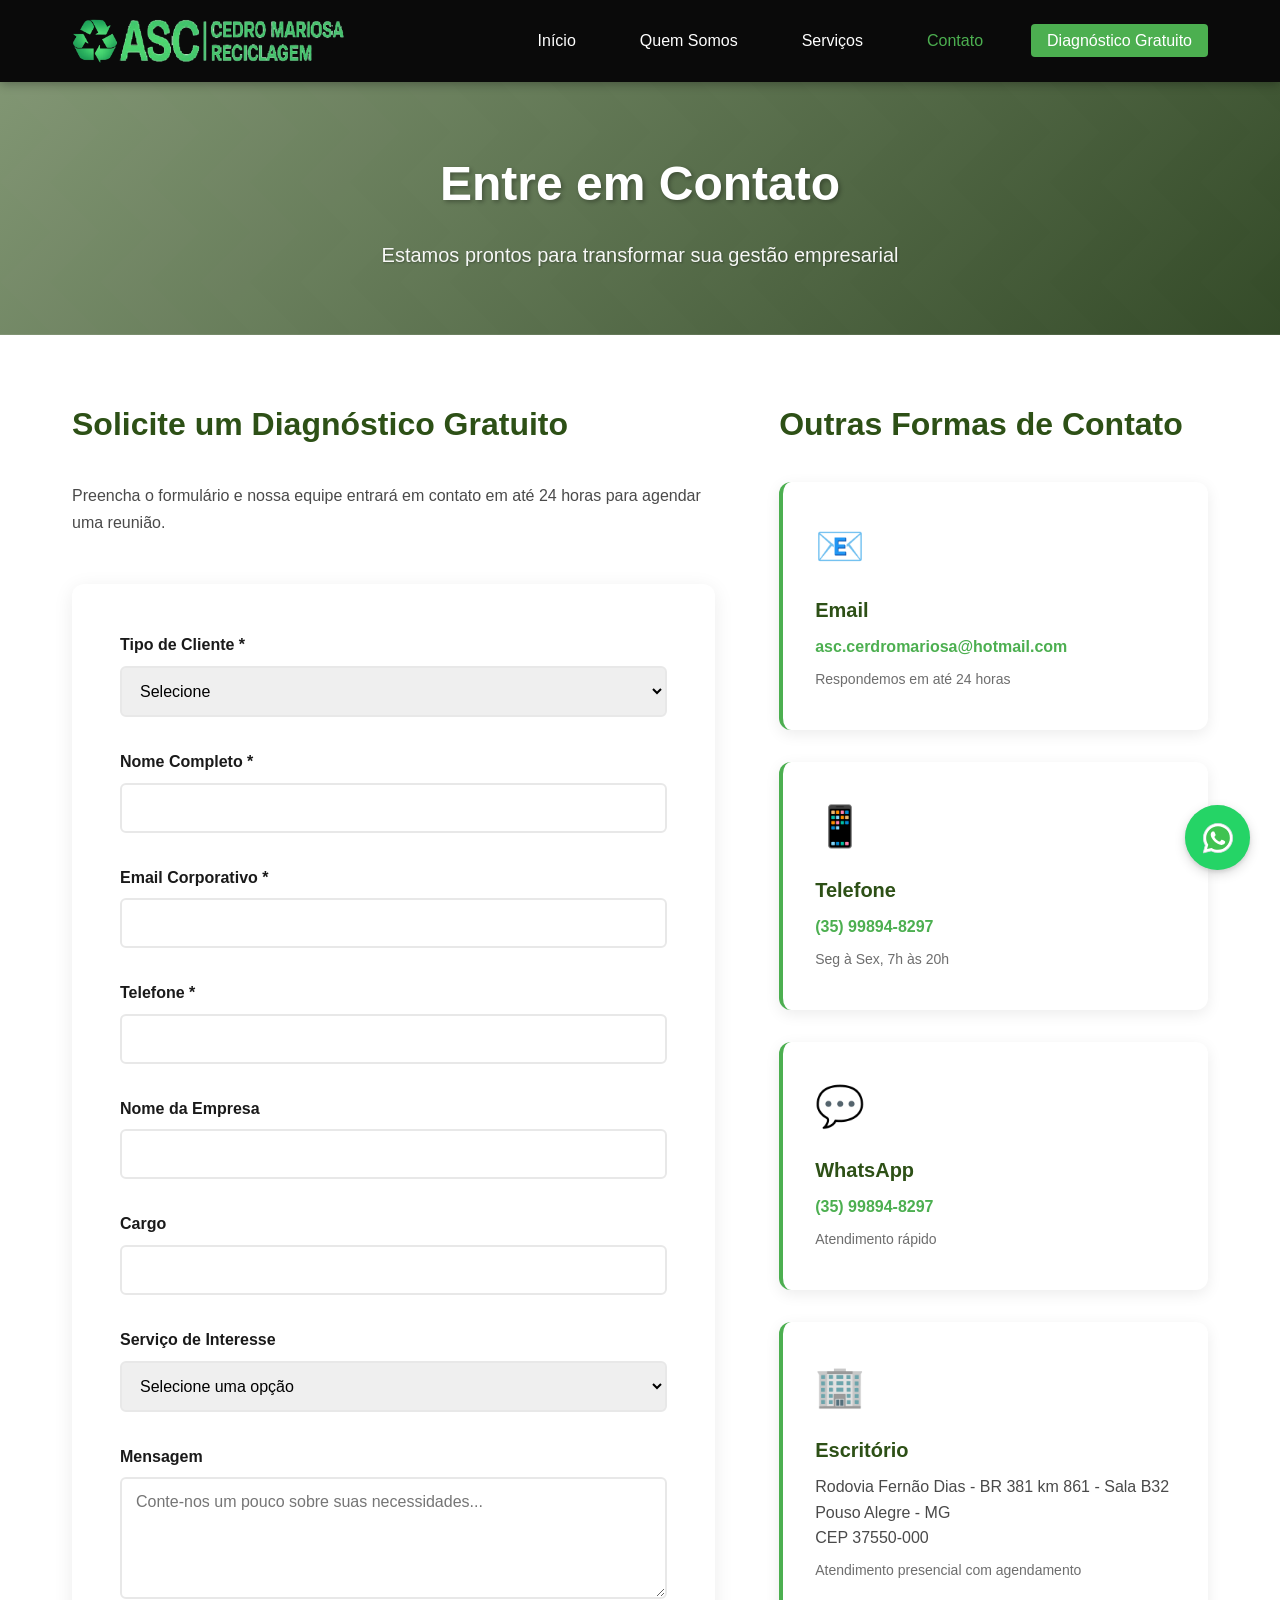
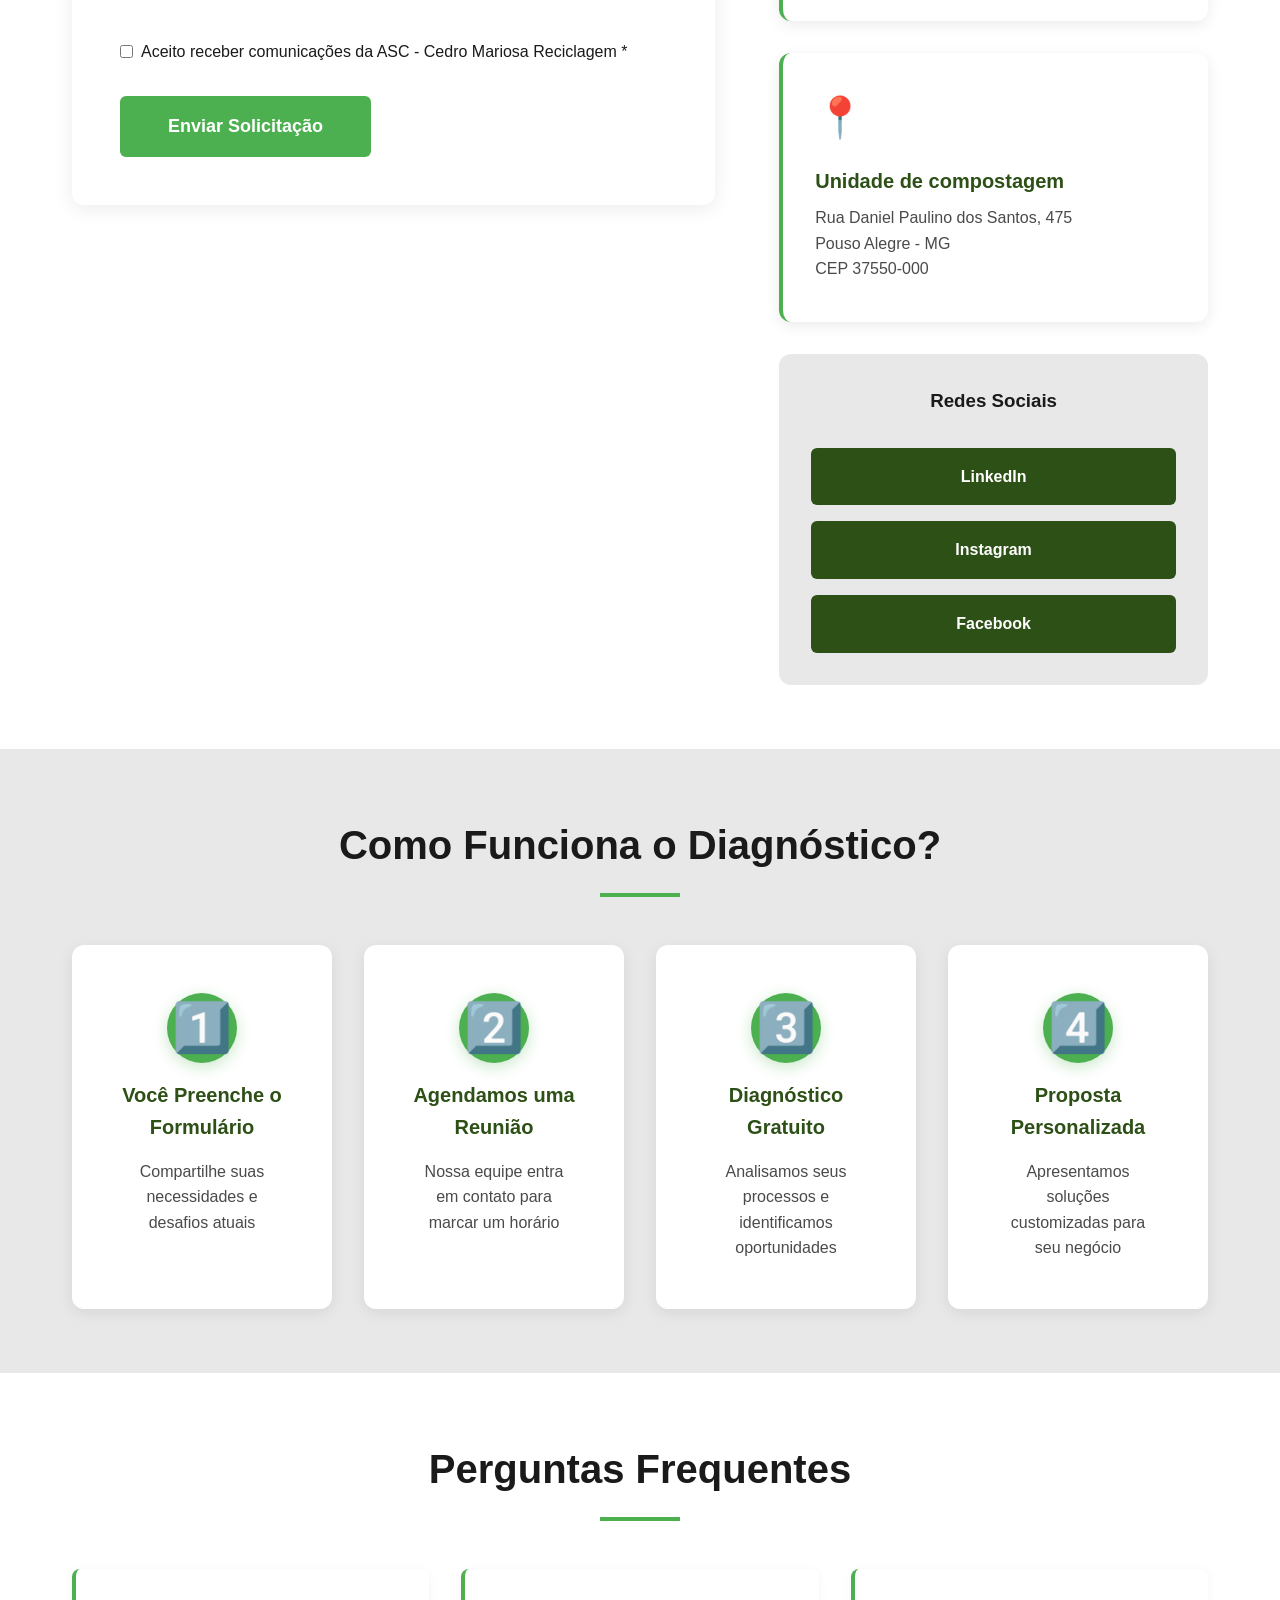
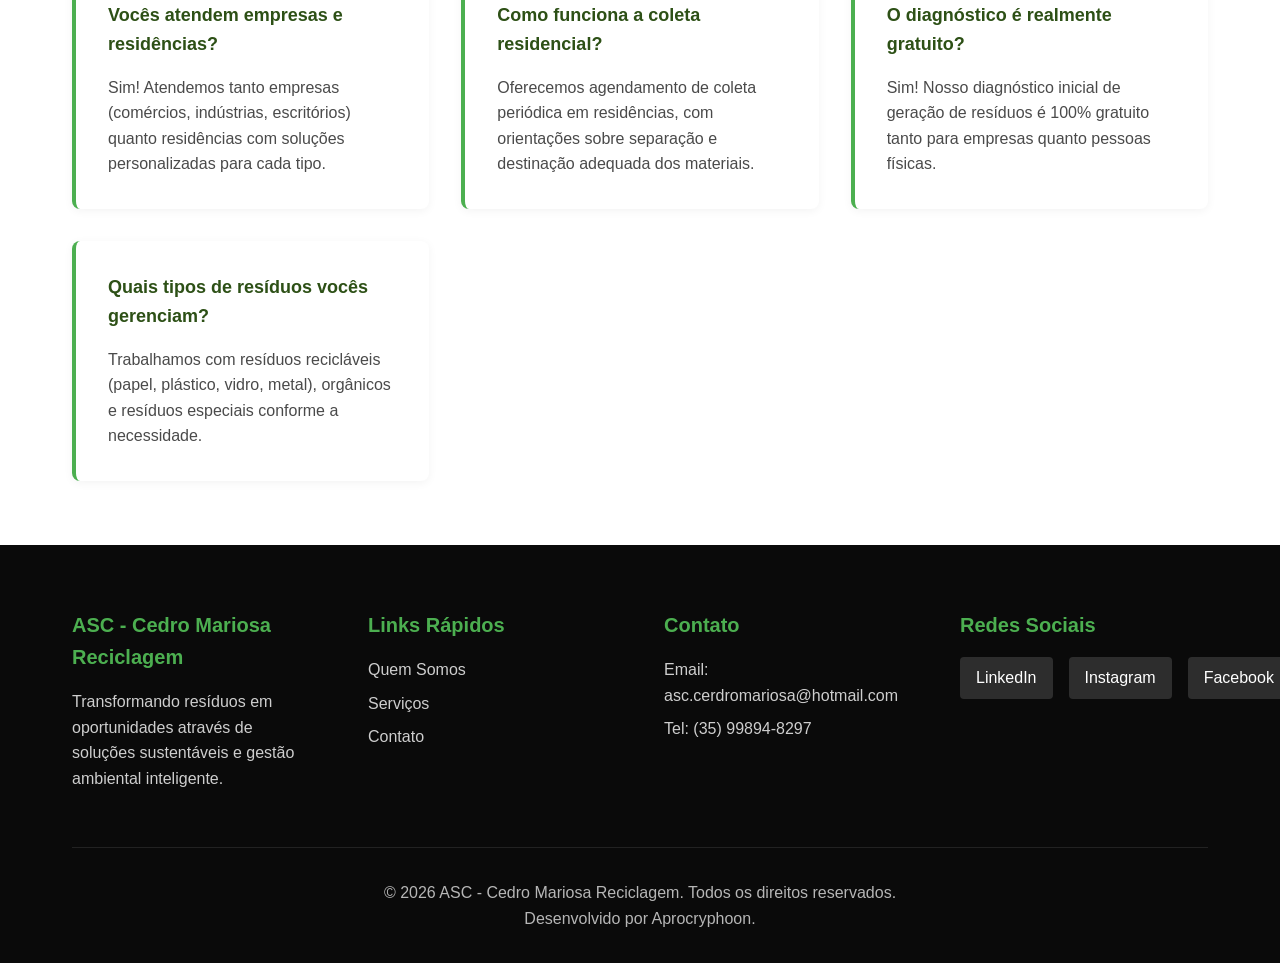
==== contato.html @ d2c9e2e0 "Initial site" ====
<!DOCTYPE html>
<html lang="pt-BR">
<head>
    <meta charset="UTF-8">
    <meta name="viewport" content="width=device-width, initial-scale=1.0">
    <meta name="description" content="Entre em contato com nossa consultoria em gestão de resíduos - Diagnóstico gratuito">
    <title>Contato - ASC - Cedro Mariosa Reciclagem</title>
    <link rel="icon" href="images/favicon.png" type="image/png">
    <link rel="stylesheet" href="css/reset.css">
    <link rel="stylesheet" href="css/styles.css">
    <link rel="stylesheet" href="css/pages.css">
</head>
<body class="contato-page">
    <!-- Navegação -->
    <nav class="navbar" id="navbar">
        <div class="container">
            <a href="index.html" class="logo">
                <img src="images/logo.png" alt="ASC - Cedro Mariosa Reciclagem" class="logo-img">
            </a>
            <button class="mobile-menu-toggle" aria-label="Abrir menu">
                <span></span>
                <span></span>
                <span></span>
            </button>
            <ul class="nav-menu">
                <li><a href="index.html">Início</a></li>
                <li><a href="sobre.html">Quem Somos</a></li>
                <li><a href="servicos.html">Serviços</a></li>
                <li><a href="contato.html" class="active">Contato</a></li>
                <li><a href="contato.html" class="btn-primary">Diagnóstico Gratuito</a></li>
            </ul>
        </div>
    </nav>

    <!-- Page Header -->
    <section class="page-header">
        <div class="container">
            <h1>Entre em Contato</h1>
            <p>Estamos prontos para transformar sua gestão empresarial</p>
        </div>
    </section>

    <!-- Contato Section -->
    <section class="contact-section">
        <div class="container">
            <div class="contact-grid">
                <!-- Formulário -->
                <div class="contact-form-wrapper">
                    <h2>Solicite um Diagnóstico Gratuito</h2>
                    <p class="form-intro">Preencha o formulário e nossa equipe entrará em contato em até 24 horas para agendar uma reunião.</p>
                    
                    <!-- Substitua the value of data-formspree with your Formspree endpoint (ex: https://formspree.io/f/abcde123) -->
                    <form class="contact-form" id="contactForm" data-formspree="https://formspree.io/f/xkopynko">
                        <div class="form-group">
                            <label for="tipo-cliente">Tipo de Cliente *</label>
                            <select id="tipo-cliente" name="tipo-cliente" required>
                                <option value="">Selecione</option>
                                <option value="empresa">👔 Empresa</option>
                                <option value="residencial">🏠 Pessoa Física/Residencial</option>
                            </select>
                        </div>
                        
                        <div class="form-group">
                            <label for="nome">Nome Completo *</label>
                            <input type="text" id="nome" name="nome" required>
                        </div>
                        
                        <div class="form-group">
                            <label for="email">Email Corporativo *</label>
                            <input type="email" id="email" name="email" required>
                        </div>
                        
                        <div class="form-group">
                            <label for="telefone">Telefone *</label>
                            <input type="tel" id="telefone" name="telefone" required>
                        </div>
                        
                        <div class="form-group" id="empresa-field">
                            <label for="empresa">Nome da Empresa</label>
                            <input type="text" id="empresa" name="empresa">
                        </div>
                        
                        <div class="form-group" id="cargo-field">
                            <label for="cargo">Cargo</label>
                            <input type="text" id="cargo" name="cargo">
                        </div>
                        
                        <div class="form-group" id="endereco-field" style="display:none;">
                            <label for="endereco">Endereço (Bairro e Cidade)</label>
                            <input type="text" id="endereco" name="endereco" placeholder="Ex: Centro, Pouso Alegre - MG">
                        </div>
                        
                        <div class="form-group">
                            <label for="servico">Serviço de Interesse</label>
                            <select id="servico" name="servico">
                                <option value="">Selecione uma opção</option>
                                <optgroup label="Empresarial">
                                    <option value="coleta-empresarial">Coleta Seletiva Empresarial</option>
                                    <option value="reciclagem">Reciclagem e Destinação</option>
                                    <option value="consultoria">Consultoria Ambiental</option>
                                    <option value="economia-circular">Economia Circular</option>
                                    <option value="pgrs">Elaboração de PGRS</option>
                                </optgroup>
                                <optgroup label="Residencial">
                                    <option value="coleta-residencial">Coleta Residencial</option>
                                    <option value="consultoria-residencial">Consultoria para Residências</option>
                                    <option value="compostagem">Compostagem Doméstica</option>
                                </optgroup>
                                <option value="outro">Outro</option>
                            </select>
                        </div>
                        
                        <div class="form-group">
                            <label for="mensagem">Mensagem</label>
                            <textarea id="mensagem" name="mensagem" rows="5" placeholder="Conte-nos um pouco sobre suas necessidades..."></textarea>
                        </div>
                        
                        <div class="form-group checkbox-group">
                            <label>
                                <input type="checkbox" name="aceite" required>
                                <span>Aceito receber comunicações da ASC - Cedro Mariosa Reciclagem *</span>
                            </label>
                        </div>
                        
                        <button type="submit" class="btn btn-primary btn-large">Enviar Solicitação</button>
                    </form>
                </div>
                
                <!-- Informações de Contato -->
                <div class="contact-info-wrapper">
                    <h2>Outras Formas de Contato</h2>
                    
                    <div class="contact-info-card">
                        <div class="info-icon">📧</div>
                        <h3>Email</h3>
                        <p><a href="mailto:asc.cerdromariosa@hotmail.com">asc.cerdromariosa@hotmail.com</a></p>
                        <p class="info-detail">Respondemos em até 24 horas</p>
                    </div>
                    
                    <div class="contact-info-card">
                        <div class="info-icon">📱</div>
                        <h3>Telefone</h3>
                        <p><a href="tel:+5535998948297">(35) 99894-8297</a></p>
                        <p class="info-detail">Seg à Sex, 7h às 20h</p>
                    </div>
                    
                    <div class="contact-info-card">
                        <div class="info-icon">💬</div>
                        <h3>WhatsApp</h3>
                        <p><a href="https://wa.me/35998948297">(35) 99894-8297</a></p>
                        <p class="info-detail">Atendimento rápido</p>
                    </div>
                    
                    <div class="contact-info-card">
                        <div class="info-icon">🏢</div>
                        <h3>Escritório</h3>
                        <p>Rodovia Fernão Dias - BR 381 km 861 - Sala B32<br>Pouso Alegre - MG<br>CEP 37550-000</p>
                        <p class="info-detail">Atendimento presencial com agendamento</p>
                    </div>

                    <div class="contact-info-card">
                        <div class="info-icon">📍</div>
                        <h3>Unidade de compostagem</h3>
                        <p>Rua Daniel Paulino dos Santos, 475<br>Pouso Alegre - MG<br>CEP 37550-000</p>
                    </div>
                    
                    <div class="social-media">
                        <h3>Redes Sociais</h3>
                        <div class="social-buttons">
                            <a href="#" class="social-btn linkedin" aria-label="LinkedIn">
                                <span>LinkedIn</span>
                            </a>
                            <a href="https://www.instagram.com/cedromarioziambiental" class="social-btn instagram" aria-label="Instagram">
                                <span>Instagram</span>
                            </a>
                            <a href="#" class="social-btn facebook" aria-label="Facebook">
                                <span>Facebook</span>
                            </a>
                        </div>
                    </div>
                </div>
            </div>
        </div>
    </section>

    <!-- Como Funciona -->
    <section class="how-it-works">
        <div class="container">
            <h2 class="section-title">Como Funciona o Diagnóstico?</h2>
            <div class="steps-grid">
                <div class="step-card">
                    <div class="step-icon">1️⃣</div>
                    <h3>Você Preenche o Formulário</h3>
                    <p>Compartilhe suas necessidades e desafios atuais</p>
                </div>
                <div class="step-card">
                    <div class="step-icon">2️⃣</div>
                    <h3>Agendamos uma Reunião</h3>
                    <p>Nossa equipe entra em contato para marcar um horário</p>
                </div>
                <div class="step-card">
                    <div class="step-icon">3️⃣</div>
                    <h3>Diagnóstico Gratuito</h3>
                    <p>Analisamos seus processos e identificamos oportunidades</p>
                </div>
                <div class="step-card">
                    <div class="step-icon">4️⃣</div>
                    <h3>Proposta Personalizada</h3>
                    <p>Apresentamos soluções customizadas para seu negócio</p>
                </div>
            </div>
        </div>
    </section>

    <!-- FAQ -->
    <section class="faq-section">
        <div class="container">
            <h2 class="section-title">Perguntas Frequentes</h2>
            <div class="faq-grid">
                <div class="faq-item">
                    <h3>Vocês atendem empresas e residências?</h3>
                    <p>Sim! Atendemos tanto empresas (comércios, indústrias, escritórios) quanto residências com soluções personalizadas para cada tipo.</p>
                </div>
                <div class="faq-item">
                    <h3>Como funciona a coleta residencial?</h3>
                    <p>Oferecemos agendamento de coleta periódica em residências, com orientações sobre separação e destinação adequada dos materiais.</p>
                </div>
                <div class="faq-item">
                    <h3>O diagnóstico é realmente gratuito?</h3>
                    <p>Sim! Nosso diagnóstico inicial de geração de resíduos é 100% gratuito tanto para empresas quanto pessoas físicas.</p>
                </div>
                <div class="faq-item">
                    <h3>Quais tipos de resíduos vocês gerenciam?</h3>
                    <p>Trabalhamos com resíduos recicláveis (papel, plástico, vidro, metal), orgânicos e resíduos especiais conforme a necessidade.</p>
                </div>
            </div>
        </div>
    </section>

    <!-- Footer -->
    <footer class="footer">
        <div class="container">
            <div class="footer-grid">
                <div class="footer-column">
                    <h4>ASC - Cedro Mariosa Reciclagem</h4>
                    <p>Transformando resíduos em oportunidades através de soluções sustentáveis e gestão ambiental inteligente.</p>
                </div>
                <div class="footer-column">
                    <h4>Links Rápidos</h4>
                    <ul>
                        <li><a href="sobre.html">Quem Somos</a></li>
                        <li><a href="servicos.html">Serviços</a></li>
                        <li><a href="contato.html">Contato</a></li>
                    </ul>
                </div>
                <div class="footer-column">
                    <h4>Contato</h4>
                    <ul>
                        <li>Email: <a href="mailto:asc.cerdromariosa@hotmail.com">asc.cerdromariosa@hotmail.com</a></li>
                        <li>Tel: <a href="https://wa.me/5535998948297?text=Olá,%20vim%20através%20do%20site">(35) 99894-8297</a></li>
                    </ul>
                </div>
                <div class="footer-column">
                    <h4>Redes Sociais</h4>
                    <div class="social-links">
                        <a href="#" aria-label="LinkedIn">LinkedIn</a>
                        <a href="#" aria-label="Instagram">Instagram</a>
                        <a href="#" aria-label="Facebook">Facebook</a>
                    </div>
                </div>
            </div>
            <div class="footer-bottom">
                <p>&copy; 2026 ASC - Cedro Mariosa Reciclagem. Todos os direitos reservados. <br> Desenvolvido por <a href="https://wa.me/5511959776196" target="_blank" rel="noopener noreferrer">Aprocryphoon</a>.</p>
            </div>
        </div>
    </footer>

    <!-- Botão Flutuante WhatsApp -->
    <a href="https://wa.me/5535998948297?text=Olá,%20vim%20através%20do%20site" 
       class="whatsapp-float" 
       target="_blank"
       rel="noopener noreferrer"
       aria-label="Conversar no WhatsApp">
        <svg xmlns="http://www.w3.org/2000/svg" x="0px" y="0px" width="100" height="100" viewBox="0 0 48 48">
            <path fill="#fff" d="M4.9,43.3l2.7-9.8C5.9,30.6,5,27.3,5,24C5,13.5,13.5,5,24,5c5.1,0,9.8,2,13.4,5.6	C41,14.2,43,18.9,43,24c0,10.5-8.5,19-19,19c0,0,0,0,0,0h0c-3.2,0-6.3-0.8-9.1-2.3L4.9,43.3z"></path><path fill="#fff" d="M4.9,43.8c-0.1,0-0.3-0.1-0.4-0.1c-0.1-0.1-0.2-0.3-0.1-0.5L7,33.5c-1.6-2.9-2.5-6.2-2.5-9.6	C4.5,13.2,13.3,4.5,24,4.5c5.2,0,10.1,2,13.8,5.7c3.7,3.7,5.7,8.6,5.7,13.8c0,10.7-8.7,19.5-19.5,19.5c-3.2,0-6.3-0.8-9.1-2.3	L5,43.8C5,43.8,4.9,43.8,4.9,43.8z"></path><path fill="#cfd8dc" d="M24,5c5.1,0,9.8,2,13.4,5.6C41,14.2,43,18.9,43,24c0,10.5-8.5,19-19,19h0c-3.2,0-6.3-0.8-9.1-2.3	L4.9,43.3l2.7-9.8C5.9,30.6,5,27.3,5,24C5,13.5,13.5,5,24,5 M24,43L24,43L24,43 M24,43L24,43L24,43 M24,4L24,4C13,4,4,13,4,24	c0,3.4,0.8,6.7,2.5,9.6L3.9,43c-0.1,0.3,0,0.7,0.3,1c0.2,0.2,0.4,0.3,0.7,0.3c0.1,0,0.2,0,0.3,0l9.7-2.5c2.8,1.5,6,2.2,9.2,2.2	c11,0,20-9,20-20c0-5.3-2.1-10.4-5.8-14.1C34.4,6.1,29.4,4,24,4L24,4z"></path><path fill="#40c351" d="M35.2,12.8c-3-3-6.9-4.6-11.2-4.6C15.3,8.2,8.2,15.3,8.2,24c0,3,0.8,5.9,2.4,8.4L11,33l-1.6,5.8	l6-1.6l0.6,0.3c2.4,1.4,5.2,2.2,8,2.2h0c8.7,0,15.8-7.1,15.8-15.8C39.8,19.8,38.2,15.8,35.2,12.8z"></path><path fill="#fff" fill-rule="evenodd" d="M19.3,16c-0.4-0.8-0.7-0.8-1.1-0.8c-0.3,0-0.6,0-0.9,0	s-0.8,0.1-1.3,0.6c-0.4,0.5-1.7,1.6-1.7,4s1.7,4.6,1.9,4.9s3.3,5.3,8.1,7.2c4,1.6,4.8,1.3,5.7,1.2c0.9-0.1,2.8-1.1,3.2-2.3	c0.4-1.1,0.4-2.1,0.3-2.3c-0.1-0.2-0.4-0.3-0.9-0.6s-2.8-1.4-3.2-1.5c-0.4-0.2-0.8-0.2-1.1,0.2c-0.3,0.5-1.2,1.5-1.5,1.9	c-0.3,0.3-0.6,0.4-1,0.1c-0.5-0.2-2-0.7-3.8-2.4c-1.4-1.3-2.4-2.8-2.6-3.3c-0.3-0.5,0-0.7,0.2-1c0.2-0.2,0.5-0.6,0.7-0.8	c0.2-0.3,0.3-0.5,0.5-0.8c0.2-0.3,0.1-0.6,0-0.8C20.6,19.3,19.7,17,19.3,16z" clip-rule="evenodd"></path>
        </svg>
    </a>

    <script src="js/main.js"></script>
</body>
</html>
---- css/styles.css ----
/* ==========================================
   VARIÁVEIS E CONFIGURAÇÕES GLOBAIS
   ========================================== */
:root {
    /* Cores principais - tons de verde e preto */
    --primary-green: #2d5016;
    --primary-green-light: #3d6b1f;
    --primary-green-dark: #1d3610;
    --accent-green: #4caf50;
    --accent-green-light: #66bb6a;
    
    --black: #0a0a0a;
    --gray-dark: #1a1a1a;
    --gray-medium: #2d2d2d;
    --gray-light: #4a4a4a;
    --gray-lighter: #e8e8e8;
    --white: #ffffff;
    
    /* Espaçamentos */
    --spacing-xs: 0.5rem;
    --spacing-sm: 1rem;
    --spacing-md: 2rem;
    --spacing-lg: 3rem;
    --spacing-xl: 4rem;
    
    /* Transições */
    --transition: all 0.3s ease;
}

/* ==========================================
   UTILIDADES
   ========================================== */
.container {
    max-width: 1200px;
    margin: 0 auto;
    padding: 0 var(--spacing-md);
}

.section-title {
    font-size: 2.5rem;
    font-weight: 700;
    text-align: center;
    margin-bottom: var(--spacing-lg);
    color: var(--gray-dark);
}

.section-title::after {
    content: '';
    display: block;
    width: 80px;
    height: 4px;
    background: var(--accent-green);
    margin: var(--spacing-sm) auto 0;
}

/* ==========================================
   NAVEGAÇÃO
   ========================================== */
.navbar {
    background: var(--black);
    padding: var(--spacing-sm) 0;
    position: sticky;
    top: 0;
    z-index: 1000;
    box-shadow: 0 2px 10px rgba(0, 0, 0, 0.3);
}

.navbar .container {
    display: flex;
    justify-content: space-between;
    align-items: center;
}

.logo {
    display: flex;
    align-items: center;
}

.logo-img {
    height: 50px;
    width: auto;
    transition: transform 0.3s ease;
}

.logo-img:hover {
    transform: scale(1.05);
}

/* Fallback para texto do logo (caso a imagem não carregue) */
.logo-text {
    font-size: 1.8rem;
    font-weight: 700;
    color: var(--white);
}

.logo-text .highlight {
    color: var(--accent-green);
}

.nav-menu {
    display: flex;
    gap: var(--spacing-md);
    align-items: center;
}

.nav-menu a {
    color: var(--white);
    font-weight: 500;
    transition: var(--transition);
    padding: var(--spacing-xs) var(--spacing-sm);
    border-radius: 4px;
}

.nav-menu a:hover,
.nav-menu a.active {
    color: var(--accent-green);
}

.mobile-menu-toggle {
    display: none;
    flex-direction: column;
    gap: 5px;
}

.mobile-menu-toggle span {
    width: 25px;
    height: 3px;
    background: var(--white);
    border-radius: 2px;
    transition: var(--transition);
}

/* ==========================================
   BOTÕES
   ========================================== */
.btn {
    display: inline-block;
    padding: 0.875rem 2rem;
    border-radius: 6px;
    font-weight: 600;
    text-align: center;
    transition: var(--transition);
    cursor: pointer;
}

.btn-primary {
    background: var(--accent-green);
    color: var(--white);
}

.btn-primary:hover {
    background: var(--accent-green-light);
    transform: translateY(-2px);
    box-shadow: 0 4px 12px rgba(76, 175, 80, 0.4);
}

.btn-secondary {
    background: transparent;
    color: var(--white);
    border: 2px solid var(--white);
}

.btn-secondary:hover {
    background: var(--white);
    color: var(--primary-green);
}

.btn-large {
    padding: 1.25rem 3rem;
    font-size: 1.125rem;
}

/* ==========================================
   HERO SECTION
   ========================================== */
.hero {
    position: relative;
    background: linear-gradient(135deg, rgba(45, 80, 22, 0.60) 0%, rgba(29, 54, 16, 0.9) 100%),
                url('https://images.unsplash.com/photo-1532996122724-e3c354a0b15b?w=1920&q=80') center/cover;
    min-height: 600px;
    display: flex;
    align-items: center;
    overflow: hidden;
}

.hero::before {
    content: '';
    position: absolute;
    top: 0;
    left: 0;
    right: 0;
    bottom: 0;
    background: url('data:image/svg+xml,<svg width="100" height="100" xmlns="http://www.w3.org/2000/svg"><rect width="100" height="100" fill="none"/><path d="M0 0 L50 50 L0 100 L50 100 L100 50 L50 0 Z" fill="rgba(255,255,255,0.02)"/></svg>');
    opacity: 0.2;
}

.hero-overlay {
    position: absolute;
    top: 0;
    left: 0;
    right: 0;
    bottom: 0;
    background: rgba(0, 0, 0, 0.3);
}

.hero-content {
    position: relative;
    z-index: 1;
    color: var(--white);
    text-align: center;
    padding: var(--spacing-xl) 0;
}

.hero-title {
    font-size: 3.5rem;
    font-weight: 800;
    margin-bottom: var(--spacing-sm);
    line-height: 1.2;
}

.hero-subtitle {
    font-size: 1.25rem;
    margin-bottom: var(--spacing-lg);
    max-width: 700px;
    margin-left: auto;
    margin-right: auto;
    opacity: 0.95;
}

.hero-cta {
    display: flex;
    gap: var(--spacing-md);
    justify-content: center;
    flex-wrap: wrap;
}

/* ==========================================
   POR QUE ESCOLHER
   ========================================== */
.why-choose {
    padding: var(--spacing-xl) 0;
    background: var(--white);
}

.benefits-grid {
    display: grid;
    grid-template-columns: repeat(auto-fit, minmax(250px, 1fr));
    gap: var(--spacing-md);
}

.benefit-card {
    background: var(--white);
    padding: var(--spacing-lg);
    border-radius: 12px;
    text-align: center;
    box-shadow: 0 4px 20px rgba(0, 0, 0, 0.08);
    transition: all 0.3s ease;
    cursor: pointer;
}

.benefit-card:hover {
    transform: translateY(-8px);
    box-shadow: 0 8px 30px rgba(45, 80, 22, 0.15);
}

.benefit-icon {
    font-size: 3rem;
    margin-bottom: var(--spacing-sm);
    transition: all 0.3s ease;
}

.benefit-card:hover .benefit-icon {
    transform: scale(1.15) rotate(5deg);
}

.benefit-card h3 {
    font-size: 1.5rem;
    margin-bottom: var(--spacing-sm);
    color: var(--primary-green);
    transition: color 0.3s ease;
}

.benefit-card:hover h3 {
    color: var(--accent-green);
}

.benefit-card p {
    color: var(--gray-light);
    line-height: 1.6;
}

/* ==========================================
   SERVIÇOS
   ========================================== */
.services {
    padding: var(--spacing-xl) 0;
    background: var(--gray-lighter);
}

.services-grid {
    display: grid;
    grid-template-columns: repeat(auto-fit, minmax(280px, 1fr));
    gap: var(--spacing-md);
}

.service-card {
    background: var(--white);
    padding: var(--spacing-lg);
    border-radius: 12px;
    box-shadow: 0 4px 15px rgba(0, 0, 0, 0.08);
    transition: all 0.3s ease;
    border-top: 4px solid var(--accent-green);
    cursor: pointer;
}

.service-card:hover {
    transform: translateY(-8px);
    box-shadow: 0 8px 25px rgba(45, 80, 22, 0.15);
    border-top-width: 6px;
}

.service-card h3 {
    font-size: 1.5rem;
    margin-bottom: var(--spacing-md);
    color: var(--primary-green);
    transition: color 0.3s ease;
}

.service-card:hover h3 {
    color: var(--accent-green);
}

.service-card ul {
    margin-bottom: var(--spacing-md);
}

.service-card li {
    padding: var(--spacing-xs) 0;
    color: var(--gray-light);
    position: relative;
    padding-left: 1.5rem;
}

.service-card li::before {
    content: '✓';
    position: absolute;
    left: 0;
    color: var(--accent-green);
    font-weight: bold;
}

.service-link {
    color: var(--accent-green);
    font-weight: 600;
    transition: all 0.3s ease;
    display: inline-block;
}

.service-link:hover {
    color: var(--primary-green);
    transform: translateX(5px);
}

/* ==========================================
   IMPACTO (ESTATÍSTICAS)
   ========================================== */
.impact {
    padding: var(--spacing-xl) 0;
    background: var(--primary-green-dark);
    color: var(--white);
}

.impact .section-title {
    color: var(--white);
}

.stats-grid {
    display: grid;
    grid-template-columns: repeat(auto-fit, minmax(200px, 1fr));
    gap: var(--spacing-md);
}

.stat-card {
    text-align: center;
    padding: var(--spacing-md);
}

.stat-number {
    font-size: 3.5rem;
    font-weight: 800;
    color: var(--accent-green);
    margin-bottom: var(--spacing-xs);
}

.stat-label {
    font-size: 1rem;
    opacity: 0.9;
}

/* ==========================================
   DEPOIMENTOS
   ========================================== */
.testimonials {
    padding: var(--spacing-xl) 0;
    background: var(--white);
}

.testimonials-grid {
    display: grid;
    grid-template-columns: repeat(auto-fit, minmax(300px, 1fr));
    gap: var(--spacing-md);
}

.testimonial-card {
    background: var(--gray-lighter);
    padding: var(--spacing-lg);
    border-radius: 12px;
    border-left: 4px solid var(--accent-green);
    transition: all 0.3s ease;
    cursor: pointer;
}

.testimonial-card:hover {
    transform: translateY(-8px);
    box-shadow: 0 8px 25px rgba(45, 80, 22, 0.15);
    border-left-width: 6px;
    background: var(--white);
}

.testimonial-text {
    font-style: italic;
    margin-bottom: var(--spacing-md);
    color: var(--gray-dark);
    line-height: 1.7;
    transition: color 0.3s ease;
}

.testimonial-card:hover .testimonial-text {
    color: var(--gray-medium);
}

.testimonial-author {
    font-weight: 600;
    color: var(--primary-green);
    transition: color 0.3s ease;
}

.testimonial-card:hover .testimonial-author {
    color: var(--accent-green);
}

/* ==========================================
   DESTAQUE RECICLAGEM ORGÂNICA
   ========================================== */
.organic-highlight {
    padding: var(--spacing-xl) 0;
    background: linear-gradient(135deg, var(--primary-green-dark), var(--primary-green));
    color: var(--white);
}

.organic-content {
    display: grid;
    grid-template-columns: 40% 60%;
    gap: var(--spacing-xl);
    align-items: center;
}

.organic-image {
    height: 100%;
    min-height: 400px;
}

.organic-badge {
    display: inline-block;
    background: rgba(255, 255, 255, 0.2);
    padding: 0.5rem 1.25rem;
    border-radius: 25px;
    font-size: 0.875rem;
    font-weight: 600;
    margin-bottom: var(--spacing-md);
    backdrop-filter: blur(10px);
}

.organic-text h2 {
    font-size: 2.5rem;
    margin-bottom: var(--spacing-md);
    line-height: 1.3;
}

.organic-text p {
    font-size: 1.125rem;
    line-height: 1.8;
    margin-bottom: var(--spacing-md);
    opacity: 0.95;
}

.organic-benefits {
    margin-bottom: var(--spacing-lg);
}

.organic-benefits li {
    padding: var(--spacing-xs) 0;
    font-size: 1.05rem;
    opacity: 0.95;
}

.organic-placeholder {
    background: linear-gradient(135deg, rgba(45, 80, 22, 0.2), rgba(76, 175, 80, 0.3)), 
                url('https://img.freepik.com/fotos-gratis/simbolo-de-reciclagem-feito-de-folhas_23-2152005812.jpg?t=st=1775498767~exp=1775502367~hmac=2f7c8a755223b9709c0d1ac3c15481ebc95bc351cd38baa0f15ed8da92b02bce&w=2000') center/cover;
    border: 2px solid rgba(255, 255, 255, 0.3);
    border-radius: 12px;
    height: 100%;
    min-height: 400px;
    display: flex;
    flex-direction: column;
    align-items: center;
    justify-content: center;
    overflow: hidden;
}

.organic-placeholder span {
    font-size: 6rem;
    text-shadow: 0 2px 10px rgba(0, 0, 0, 0.3);
}

.organic-placeholder p {
    color: var(--white);
    font-weight: 600;
    font-size: 1.25rem;
    text-shadow: 0 2px 10px rgba(0, 0, 0, 0.3);
}

/* ==========================================
   NOSSOS PARCEIROS
   ========================================== */
.partners-section {
    padding: var(--spacing-xl) 0;
    background: var(--white);
}

.partners-intro {
    text-align: center;
    font-size: 1.125rem;
    color: var(--gray-light);
    margin-bottom: var(--spacing-lg);
    margin-top: calc(var(--spacing-md) * -1);
}

.partners-grid {
    display: grid;
    grid-template-columns: repeat(auto-fit, minmax(180px, 1fr));
    gap: var(--spacing-md);
}

.partner-card {
    background: var(--white);
    padding: var(--spacing-lg);
    border-radius: 12px;
    text-align: center;
    box-shadow: 0 4px 15px rgba(0, 0, 0, 0.08);
    transition: all 0.3s ease;
    cursor: pointer;
    border: 2px solid var(--gray-lighter);
}

.partner-card:hover {
    transform: translateY(-5px);
    box-shadow: 0 8px 25px rgba(45, 80, 22, 0.12);
    border-color: var(--accent-green);
}

.partner-logo {
    width: 100px;
    height: 100px;
    margin: 0 auto var(--spacing-sm);
    background: var(--gray-lighter);
    border-radius: 50%;
    display: flex;
    align-items: center;
    justify-content: center;
    font-size: 3rem;
    transition: all 0.3s ease;
}

.partner-logo img {
    width: 100%;
    height: 100%;
    object-fit: contain;
    padding: 15px;
    border-radius: 50%;
}

.partner-card:hover .partner-logo {
    background: var(--accent-green);
    transform: scale(1.1);
}

.partner-card p {
    font-weight: 600;
    color: var(--gray-dark);
    transition: color 0.3s ease;
}

.partner-card:hover p {
    color: var(--primary-green);
}

/* ==========================================
   CTA SECTION
   ========================================== */
.cta-section {
    padding: var(--spacing-xl) 0;
    background: var(--accent-green);
    color: var(--white);
    text-align: center;
}

.cta-section h2 {
    font-size: 2.5rem;
    margin-bottom: var(--spacing-sm);
}

.cta-section p {
    font-size: 1.25rem;
    margin-bottom: var(--spacing-lg);
    opacity: 0.95;
}

/* ==========================================
   FOOTER
   ========================================== */
.footer {
    background: var(--black);
    color: var(--white);
    padding: var(--spacing-xl) 0 var(--spacing-md);
}

.footer-grid {
    display: grid;
    grid-template-columns: repeat(auto-fit, minmax(200px, 1fr));
    gap: var(--spacing-lg);
    margin-bottom: var(--spacing-lg);
}

.footer-column h4 {
    color: var(--accent-green);
    margin-bottom: var(--spacing-sm);
    font-size: 1.25rem;
}

.footer-column p,
.footer-column li {
    opacity: 0.8;
    margin-bottom: var(--spacing-xs);
}

.footer-column a {
    transition: var(--transition);
}

.footer-column a:hover {
    color: var(--accent-green);
}

.social-links {
    display: flex;
    gap: var(--spacing-sm);
}

.social-links a {
    padding: var(--spacing-xs) var(--spacing-sm);
    background: var(--gray-medium);
    border-radius: 4px;
    transition: var(--transition);
}

.social-links a:hover {
    background: var(--accent-green);
}

.footer-bottom {
    text-align: center;
    padding-top: var(--spacing-md);
    border-top: 1px solid var(--gray-medium);
    opacity: 0.7;
}

/* ==========================================
   BOTÃO FLUTUANTE WHATSAPP
   ========================================== */
.whatsapp-float {
    position: fixed;
    bottom: 30px;
    right: 30px;
    width: 65px;
    height: 65px;
    background: #25D366;
    color: #ffffff;
    border-radius: 50%;
    display: flex;
    align-items: center;
    justify-content: center;
    box-shadow: 0 4px 12px rgba(0, 0, 0, 0.15), 0 2px 4px rgba(0, 0, 0, 0.1);
    z-index: 999;
    transition: all 0.3s cubic-bezier(0.4, 0, 0.2, 1);
    cursor: pointer;
}

.whatsapp-float::before {
    content: '';
    position: absolute;
    width: 100%;
    height: 100%;
    border-radius: 50%;
    background: #25D366;
    opacity: 0.3;
    animation: pulse-ring 2s cubic-bezier(0.4, 0, 0.6, 1) infinite;
}

.whatsapp-float:hover {
    transform: scale(1.1);
    box-shadow: 0 6px 20px rgba(37, 211, 102, 0.4), 0 3px 6px rgba(0, 0, 0, 0.15);
}

.whatsapp-float:active {
    transform: scale(1.05);
}

.whatsapp-float svg {
    width: 36px;
    height: 36px;
    position: relative;
    z-index: 1;
}

@keyframes pulse-ring {
    0% {
        transform: scale(1);
        opacity: 0.3;
    }
    50% {
        transform: scale(1.15);
        opacity: 0;
    }
    100% {
        transform: scale(1);
        opacity: 0;
    }
}

/* Hero note */
.hero-note {
    margin-top: var(--spacing-md);
    font-size: 0.95rem;
    opacity: 0.85;
}

/* CTA buttons container */
.cta-buttons {
    display: flex;
    gap: var(--spacing-md);
    justify-content: center;
    flex-wrap: wrap;
}

.btn-outline {
    background: transparent;
    border: 2px solid var(--white);
}

.btn-outline:hover {
    background: var(--white);
    color: var(--primary-green);
}

/* Tipo de cliente badge */
.client-type-badge {
    display: inline-block;
    padding: 0.5rem 1rem;
    background: var(--accent-green);
    color: var(--white);
    border-radius: 20px;
    font-size: 0.875rem;
    font-weight: 600;
    margin-bottom: var(--spacing-sm);
}

/* ==========================================
   RESPONSIVIDADE
   ========================================== */
@media (max-width: 768px) {
    /* Logo Responsivo */
    .logo-img {
        height: 40px;
    }
    
    .whatsapp-float {
        bottom: 20px;
        right: 20px;
        width: 60px;
        height: 60px;
    }
    
    .whatsapp-float svg {
        width: 32px;
        height: 32px;
    }
    
    .cta-buttons {
        flex-direction: column;
    }
    
    /* Organic Highlight Responsivo */
    .organic-content {
        grid-template-columns: 1fr;
        gap: var(--spacing-lg);
    }
    
    .organic-text h2 {
        font-size: 2rem;
    }
    
    .organic-image {
        order: -1;
        min-height: 300px;
    }
    
    .organic-placeholder {
        min-height: 300px;
    }
    
    .organic-placeholder span {
        font-size: 4rem;
    }
    
    /* Partners Responsivo */
    .partners-grid {
        grid-template-columns: repeat(2, 1fr);
    }
    
    .mobile-menu-toggle {
        display: flex;
    }
    
    .nav-menu {
        position: absolute;
        top: 100%;
        left: 0;
        right: 0;
        background: var(--black);
        flex-direction: column;
        padding: var(--spacing-md);
        transform: translateY(-100%);
        opacity: 0;
        pointer-events: none;
        transition: var(--transition);
    }
    
    .nav-menu.active {
        transform: translateY(0);
        opacity: 1;
        pointer-events: all;
    }
    
    .hero-title {
        font-size: 2.5rem;
    }
    
    .hero-subtitle {
        font-size: 1.125rem;
    }
    
    .section-title {
        font-size: 2rem;
    }
    
    .stats-grid {
        grid-template-columns: repeat(2, 1fr);
    }
}

@media (max-width: 480px) {
    .hero-cta {
        flex-direction: column;
    }
    
    .stats-grid {
        grid-template-columns: 1fr;
    }
}
---- css/pages.css ----
/* ==========================================
   ESTILOS PARA PÁGINAS INTERNAS
   ========================================== */

/* Page Header */
.page-header {
    background: linear-gradient(135deg, rgba(45, 80, 22, 0.85) 0%, rgba(29, 54, 16, 0.9) 100%);
    color: var(--white);
    text-align: center;
    padding: var(--spacing-xl) 0;
    position: relative;
    overflow: hidden;
    background-size: cover;
    background-position: center;
}

.page-header::before {
    content: '';
    position: absolute;
    top: 0;
    left: 0;
    right: 0;
    bottom: 0;
    background: url('data:image/svg+xml,<svg width="100" height="100" xmlns="http://www.w3.org/2000/svg"><rect width="100" height="100" fill="none"/><path d="M0 0 L50 50 L0 100 L50 100 L100 50 L50 0 Z" fill="rgba(255,255,255,0.02)"/></svg>');
    opacity: 0.2;
}

.page-header h1 {
    font-size: 3rem;
    margin-bottom: var(--spacing-sm);
    position: relative;
    z-index: 1;
    text-shadow: 2px 2px 4px rgba(0, 0, 0, 0.3);
}

.page-header p {
    font-size: 1.25rem;
    opacity: 0.95;
    position: relative;
    z-index: 1;
    text-shadow: 1px 1px 2px rgba(0, 0, 0, 0.3);
}

/* Headers específicos por página */
body.sobre-page .page-header {
    background-image: linear-gradient(135deg, rgba(45, 80, 22, 0.60) 0%, rgba(29, 54, 16, 0.9) 100%),
                      url('https://images.unsplash.com/photo-1542601906990-b4d3fb778b09?w=1920&q=80');
}

body.servicos-page .page-header {
    background-image: linear-gradient(135deg, rgba(45, 80, 22, 0.60) 0%, rgba(29, 54, 16, 0.9) 100%),
                      url('https://images.unsplash.com/photo-1611284446314-60a58ac0deb9?w=1920&q=80');
}

body.contato-page .page-header {
    background-image: linear-gradient(135deg, rgba(45, 80, 22, 0.60) 0%, rgba(29, 54, 16, 0.9) 100%),
                      url('https://images.unsplash.com/photo-1497366216548-37526070297c?w=1920&q=80');
}

/* ==========================================
   PÁGINA SOBRE
   ========================================== */
.about-section {
    padding: var(--spacing-xl) 0;
}

.content-grid {
    display: grid;
    grid-template-columns: 1fr 1fr;
    gap: var(--spacing-xl);
    align-items: center;
}

.content-text h2 {
    font-size: 2rem;
    color: var(--primary-green);
    margin-bottom: var(--spacing-md);
}

.content-text p {
    margin-bottom: var(--spacing-md);
    color: var(--gray-light);
    line-height: 1.8;
}

.image-placeholder {
    background: linear-gradient(135deg, var(--primary-green-light), var(--accent-green));
    border-radius: 12px;
    padding: var(--spacing-xl);
    text-align: center;
    min-height: 300px;
    display: flex;
    flex-direction: column;
    justify-content: center;
    align-items: center;
    color: var(--white);
}

.image-placeholder span {
    font-size: 5rem;
    margin-bottom: var(--spacing-md);
}

.image-placeholder p {
    font-size: 1.25rem;
    font-weight: 600;
}

/* MVV Section */
.mvv-section {
    padding: var(--spacing-xl) 0;
    background: var(--gray-lighter);
}

.mvv-grid {
    display: grid;
    grid-template-columns: repeat(auto-fit, minmax(300px, 1fr));
    gap: var(--spacing-md);
}

.mvv-card {
    background: var(--white);
    padding: var(--spacing-lg);
    border-radius: 12px;
    box-shadow: 0 4px 15px rgba(0, 0, 0, 0.08);
}

.mvv-icon {
    font-size: 3rem;
    margin-bottom: var(--spacing-sm);
}

.mvv-card h3 {
    font-size: 1.5rem;
    color: var(--primary-green);
    margin-bottom: var(--spacing-sm);
}

.mvv-card p, .mvv-card ul {
    color: var(--gray-light);
    line-height: 1.7;
}

.mvv-card li {
    padding: var(--spacing-xs) 0;
    position: relative;
    padding-left: 1.5rem;
}

.mvv-card li::before {
    content: '✓';
    position: absolute;
    left: 0;
    color: var(--accent-green);
    font-weight: bold;
}

/* Diferenciais */
.differentials-section {
    padding: var(--spacing-xl) 0;
}

.differentials-grid {
    display: grid;
    grid-template-columns: repeat(auto-fit, minmax(250px, 1fr));
    gap: var(--spacing-md);
}

.differential-item {
    padding: var(--spacing-lg);
    border-left: 4px solid var(--accent-green);
    background: var(--white);
    border-radius: 8px;
    transition: var(--transition);
}

.differential-item:hover {
    transform: translateX(10px);
    box-shadow: 0 4px 15px rgba(0, 0, 0, 0.1);
}

.differential-number {
    font-size: 2.5rem;
    font-weight: 800;
    color: var(--accent-green);
    opacity: 0.3;
    margin-bottom: var(--spacing-sm);
}

.differential-item h3 {
    font-size: 1.25rem;
    color: var(--primary-green);
    margin-bottom: var(--spacing-sm);
}

.differential-item p {
    color: var(--gray-light);
}

/* Team Section */
.team-section {
    padding: var(--spacing-xl) 0;
    background: var(--primary-green-dark);
    color: var(--white);
    text-align: center;
}

.team-section .section-title {
    color: var(--white);
}

.team-intro {
    font-size: 1.125rem;
    margin-bottom: var(--spacing-lg);
    opacity: 0.9;
}

.team-stats {
    display: flex;
    justify-content: center;
    gap: var(--spacing-xl);
    flex-wrap: wrap;
}

.team-stat {
    display: flex;
    flex-direction: column;
    align-items: center;
}

.team-stat .stat-number {
    font-size: 3rem;
    font-weight: 800;
    color: var(--accent-green);
    margin-bottom: var(--spacing-xs);
}

.team-stat .stat-label {
    font-size: 1rem;
    opacity: 0.9;
}

/* ==========================================
   PÁGINA SERVIÇOS
   ========================================== */
.services-detailed {
    padding: var(--spacing-xl) 0;
}

.service-detail {
    background: var(--white);
    border-radius: 16px;
    padding: var(--spacing-xl);
    margin-bottom: var(--spacing-xl);
    box-shadow: 0 4px 20px rgba(0, 0, 0, 0.08);
    transition: all 0.3s ease;
    border-left: 6px solid var(--accent-green);
}

.service-detail:hover {
    transform: translateY(-5px);
    box-shadow: 0 8px 30px rgba(45, 80, 22, 0.15);
}

.service-detail:last-child {
    margin-bottom: 0;
}

.service-detail-content {
    max-width: 100%;
}

.service-detail-header {
    display: flex;
    align-items: center;
    gap: var(--spacing-md);
    margin-bottom: var(--spacing-md);
}

.service-icon {
    font-size: 4rem;
    min-width: 80px;
    text-align: center;
}

.service-title-wrapper {
    flex: 1;
}

.service-badge {
    display: inline-block;
    background: var(--accent-green);
    color: var(--white);
    padding: 0.5rem 1rem;
    border-radius: 20px;
    font-size: 0.875rem;
    font-weight: 600;
    margin-bottom: var(--spacing-xs);
}

.service-detail h2 {
    font-size: 2rem;
    color: var(--primary-green);
    margin: 0;
}

.service-intro {
    font-size: 1.125rem;
    color: var(--gray-light);
    margin-bottom: var(--spacing-md);
    line-height: 1.7;
}

.service-detail h3 {
    font-size: 1.25rem;
    color: var(--gray-dark);
    margin-top: var(--spacing-md);
    margin-bottom: var(--spacing-sm);
}

.service-features {
    display: grid;
    grid-template-columns: repeat(auto-fit, minmax(300px, 1fr));
    gap: var(--spacing-sm);
    margin-bottom: var(--spacing-md);
}

.service-features li {
    padding: var(--spacing-xs);
    color: var(--gray-light);
    line-height: 1.6;
    background: var(--gray-lighter);
    border-radius: 6px;
    transition: var(--transition);
}

.service-features li:hover {
    background: var(--accent-green);
    color: var(--white);
    transform: translateX(5px);
}

.service-benefits {
    margin-top: var(--spacing-md);
    padding: var(--spacing-md);
    background: linear-gradient(135deg, var(--primary-green-light), var(--accent-green));
    border-radius: 12px;
}

.service-benefits h3 {
    color: var(--white);
    margin-top: 0;
}

.benefits-tags {
    display: flex;
    flex-wrap: wrap;
    gap: var(--spacing-sm);
    margin-top: var(--spacing-sm);
}

.benefits-tags span {
    background: var(--white);
    color: var(--primary-green);
    padding: 0.5rem 1rem;
    border-radius: 20px;
    font-size: 0.875rem;
    font-weight: 600;
    box-shadow: 0 2px 8px rgba(0, 0, 0, 0.1);
}

/* Processo */
.process-section {
    padding: var(--spacing-xl) 0;
    background: var(--gray-lighter);
}

.process-timeline {
    display: grid;
    grid-template-columns: repeat(5, 1fr);
    gap: var(--spacing-md);
    position: relative;
}

/* Trilha conectando os cards */
.process-timeline::before {
    content: '';
    position: absolute;
    top: 45px;
    left: 10%;
    right: 10%;
    height: 4px;
    background: linear-gradient(to right, 
        var(--accent-green) 0%, 
        var(--accent-green) 25%, 
        var(--primary-green-light) 50%, 
        var(--accent-green) 75%, 
        var(--accent-green) 100%);
    z-index: 0;
    border-radius: 2px;
    animation: flowPath 3s ease-in-out infinite;
}

/* Pontos animados na trilha */
.process-timeline::after {
    content: '';
    position: absolute;
    top: 41px;
    left: 10%;
    width: 12px;
    height: 12px;
    background: var(--white);
    border: 3px solid var(--primary-green);
    border-radius: 50%;
    z-index: 0;
    animation: moveDot 4s linear infinite;
    box-shadow: 0 0 10px rgba(76, 175, 80, 0.8);
}

@keyframes flowPath {
    0%, 100% {
        opacity: 0.6;
    }
    50% {
        opacity: 1;
        box-shadow: 0 0 20px rgba(76, 175, 80, 0.5);
    }
}

@keyframes moveDot {
    0% {
        left: 10%;
    }
    100% {
        left: calc(90% - 12px);
    }
}

.process-step {
    text-align: center;
    padding: var(--spacing-md);
    background: var(--white);
    border-radius: 12px;
    position: relative;
    box-shadow: 0 4px 15px rgba(0, 0, 0, 0.08);
    transition: all 0.3s ease;
    cursor: pointer;
    z-index: 1;
}

.process-step:hover {
    transform: translateY(-8px);
    box-shadow: 0 8px 25px rgba(45, 80, 22, 0.15);
    z-index: 2;
}

.process-step:hover .step-icon {
    background: var(--primary-green);
    transform: scale(1.15) rotate(5deg);
}

.step-icon {
    width: 70px;
    height: 70px;
    background: var(--accent-green);
    color: var(--white);
    border-radius: 50%;
    display: flex;
    align-items: center;
    justify-content: center;
    font-size: 1.9rem;
    margin: 0 auto var(--spacing-md);
    transition: all 0.4s ease;
    box-shadow: 0 4px 15px rgba(76, 175, 80, 0.3);
    position: relative;
    z-index: 2;
    line-height: 0;
}

.process-step h3 {
    font-size: 1.25rem;
    color: var(--primary-green);
    margin-bottom: var(--spacing-xs);
    transition: color 0.3s ease;
}

.process-step:hover h3 {
    color: var(--accent-green);
}

.process-step p {
    color: var(--gray-light);
    font-size: 0.95rem;
}

/* ==========================================
   PÁGINA CONTATO
   ========================================== */
.contact-section {
    padding: var(--spacing-xl) 0;
}

.contact-grid {
    display: grid;
    grid-template-columns: 1.5fr 1fr;
    gap: var(--spacing-xl);
}

.contact-form-wrapper h2,
.contact-info-wrapper h2 {
    font-size: 2rem;
    color: var(--primary-green);
    margin-bottom: var(--spacing-md);
}

.form-intro {
    color: var(--gray-light);
    margin-bottom: var(--spacing-lg);
    line-height: 1.7;
}

.contact-form {
    background: var(--white);
    padding: var(--spacing-lg);
    border-radius: 12px;
    box-shadow: 0 4px 20px rgba(0, 0, 0, 0.08);
}

.form-group {
    margin-bottom: var(--spacing-md);
}

.form-group label {
    display: block;
    margin-bottom: var(--spacing-xs);
    color: var(--gray-dark);
    font-weight: 600;
}

.form-group input,
.form-group select,
.form-group textarea {
    width: 100%;
    padding: 0.875rem;
    border: 2px solid var(--gray-lighter);
    border-radius: 6px;
    font-size: 1rem;
    transition: var(--transition);
}

.form-group input:focus,
.form-group select:focus,
.form-group textarea:focus {
    outline: none;
    border-color: var(--accent-green);
}

.form-group input.error,
.form-group textarea.error {
    border-color: #f44336;
}

.checkbox-group label {
    display: flex;
    align-items: center;
    gap: var(--spacing-xs);
    font-weight: normal;
}

.checkbox-group input[type="checkbox"] {
    width: auto;
}

/* Contact Info Cards */
.contact-info-card {
    background: var(--white);
    padding: var(--spacing-md);
    border-radius: 12px;
    box-shadow: 0 4px 15px rgba(0, 0, 0, 0.08);
    margin-bottom: var(--spacing-md);
    border-left: 4px solid var(--accent-green);
}

.info-icon {
    font-size: 2.5rem;
    margin-bottom: var(--spacing-sm);
}

.contact-info-card h3 {
    font-size: 1.25rem;
    color: var(--primary-green);
    margin-bottom: var(--spacing-xs);
}

.contact-info-card p {
    color: var(--gray-light);
    margin-bottom: var(--spacing-xs);
}

.contact-info-card a {
    color: var(--accent-green);
    font-weight: 600;
}

.info-detail {
    font-size: 0.875rem;
    opacity: 0.8;
}

.social-media {
    background: var(--gray-lighter);
    padding: var(--spacing-md);
    border-radius: 12px;
    text-align: center;
}

.social-media h3 {
    margin-bottom: var(--spacing-md);
    color: var(--gray-dark);
}

.social-buttons {
    display: flex;
    flex-direction: column;
    gap: var(--spacing-sm);
}

.social-btn {
    padding: var(--spacing-sm);
    background: var(--primary-green);
    color: var(--white);
    border-radius: 6px;
    font-weight: 600;
    transition: var(--transition);
    text-align: center;
}

.social-btn:hover {
    background: var(--accent-green);
    transform: translateY(-2px);
}

/* How It Works */
.how-it-works {
    padding: var(--spacing-xl) 0;
    background: var(--gray-lighter);
}

.steps-grid {
    display: grid;
    grid-template-columns: repeat(auto-fit, minmax(250px, 1fr));
    gap: var(--spacing-md);
}

.step-card {
    background: var(--white);
    padding: var(--spacing-lg);
    border-radius: 12px;
    text-align: center;
    box-shadow: 0 4px 15px rgba(0, 0, 0, 0.08);
    transition: all 0.3s ease;
    cursor: pointer;
}

.step-card:hover {
    transform: translateY(-8px);
    box-shadow: 0 8px 25px rgba(45, 80, 22, 0.15);
}

.step-icon {
    font-size: 3rem;
    margin-bottom: var(--spacing-sm);
    transition: all 0.3s ease;
}

.step-card:hover .step-icon {
    transform: scale(1.15) rotate(5deg);
}

.step-card h3 {
    font-size: 1.25rem;
    color: var(--primary-green);
    margin-bottom: var(--spacing-sm);
    transition: color 0.3s ease;
}

.step-card:hover h3 {
    color: var(--accent-green);
}

.step-card p {
    color: var(--gray-light);
}

/* FAQ */
.faq-section {
    padding: var(--spacing-xl) 0;
}

.faq-grid {
    display: grid;
    grid-template-columns: repeat(auto-fit, minmax(300px, 1fr));
    gap: var(--spacing-md);
}

.faq-item {
    background: var(--white);
    padding: var(--spacing-md);
    border-radius: 8px;
    border-left: 4px solid var(--accent-green);
    box-shadow: 0 2px 10px rgba(0, 0, 0, 0.05);
    transition: all 0.3s ease;
    cursor: pointer;
}

.faq-item:hover {
    transform: translateY(-5px);
    box-shadow: 0 6px 20px rgba(45, 80, 22, 0.12);
    border-left-width: 6px;
}

.faq-item h3 {
    font-size: 1.125rem;
    color: var(--primary-green);
    margin-bottom: var(--spacing-sm);
    transition: color 0.3s ease;
}

.faq-item:hover h3 {
    color: var(--accent-green);
}

.faq-item p {
    color: var(--gray-light);
    line-height: 1.6;
}

/* ==========================================
   RESPONSIVIDADE PÁGINAS INTERNAS
   ========================================== */
@media (max-width: 768px) {
    .page-header h1 {
        font-size: 2rem;
    }
    
    .content-grid,
    .contact-grid {
        grid-template-columns: 1fr;
    }
    
    .service-detail {
        padding: var(--spacing-md);
    }
    
    .service-detail-header {
        flex-direction: column;
        align-items: flex-start;
        gap: var(--spacing-sm);
    }
    
    .service-icon {
        font-size: 3rem;
    }
    
    .service-detail h2 {
        font-size: 1.5rem;
    }
    
    .service-features {
        grid-template-columns: 1fr;
    }
    
    /* Processo timeline em mobile - vertical */
    .process-timeline {
        grid-template-columns: 1fr;
        gap: var(--spacing-lg);
    }
    
    .process-timeline::before {
        top: 0;
        left: 35px;
        right: auto;
        width: 4px;
        height: calc(100% - 40px);
        background: linear-gradient(to bottom, 
            var(--accent-green) 0%, 
            var(--primary-green-light) 50%, 
            var(--accent-green) 100%);
    }
    
    .process-timeline::after {
        left: 29px;
        top: 0;
        z-index: 0;
        animation: moveDotVertical 4s linear infinite;
    }
    
    @keyframes moveDotVertical {
        0% {
            top: 0;
        }
        100% {
            top: calc(100% - 52px);
        }
    }
    
    .step-icon {
        width: 60px;
        height: 60px;
        font-size: 1.6rem;
        line-height: 0;
    }
    
    .team-stats {
        flex-direction: column;
        gap: var(--spacing-md);
    }
}

@media (min-width: 769px) and (max-width: 1024px) {
    .process-timeline {
        grid-template-columns: repeat(3, 1fr);
    }
    
    .process-timeline::before,
    .process-timeline::after {
        display: none;
    }
}
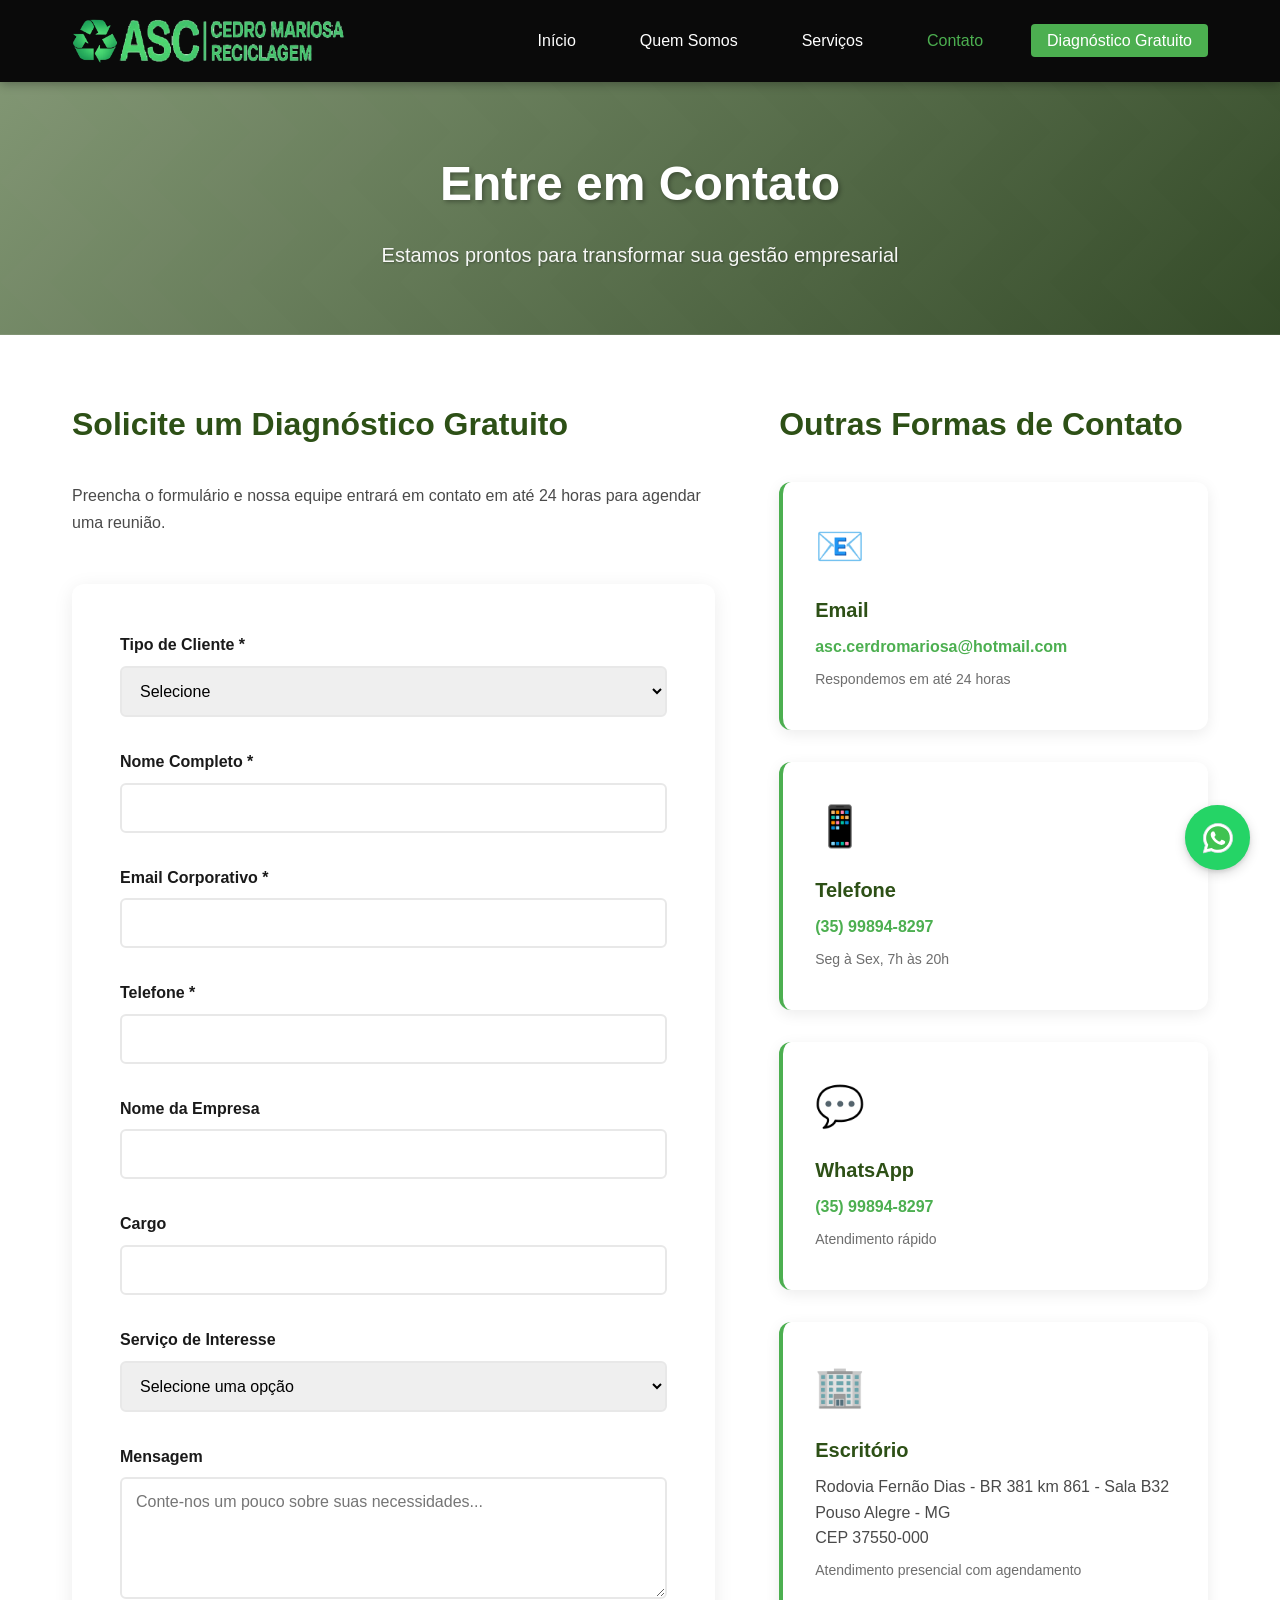
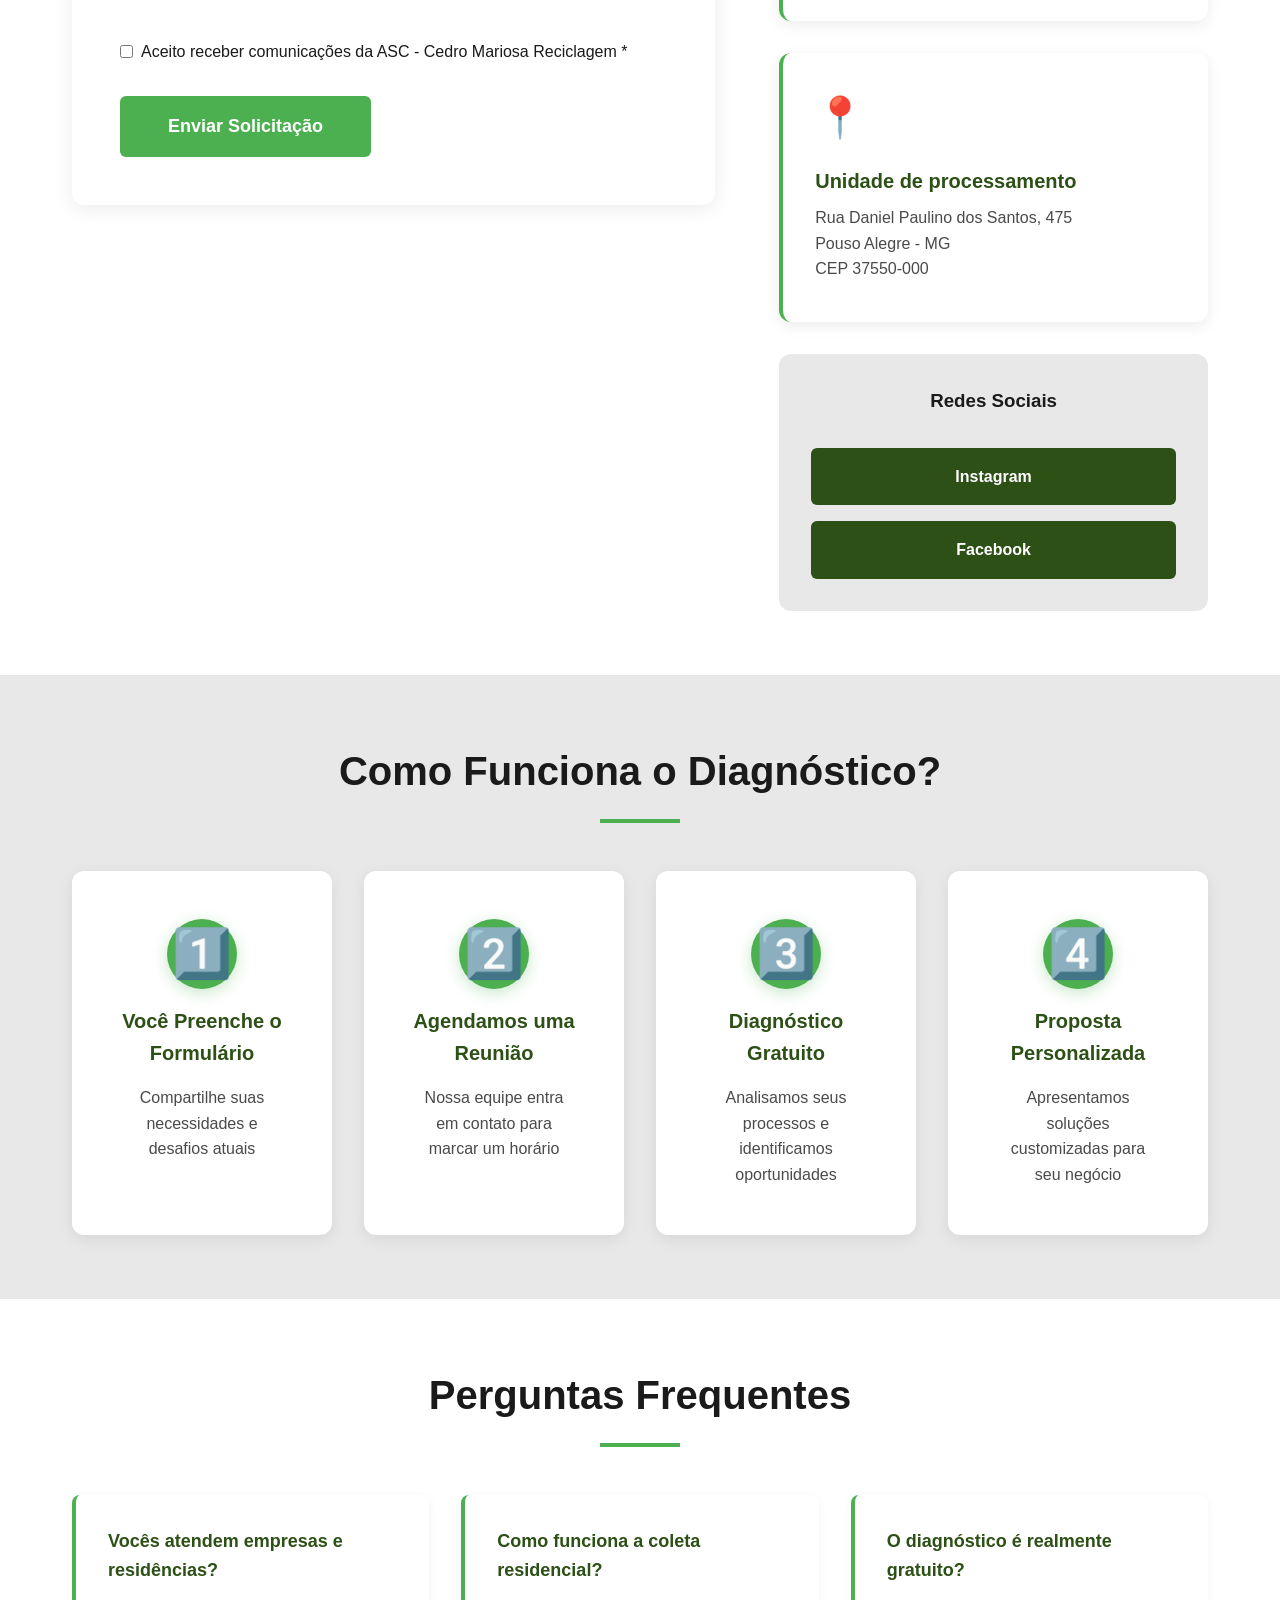
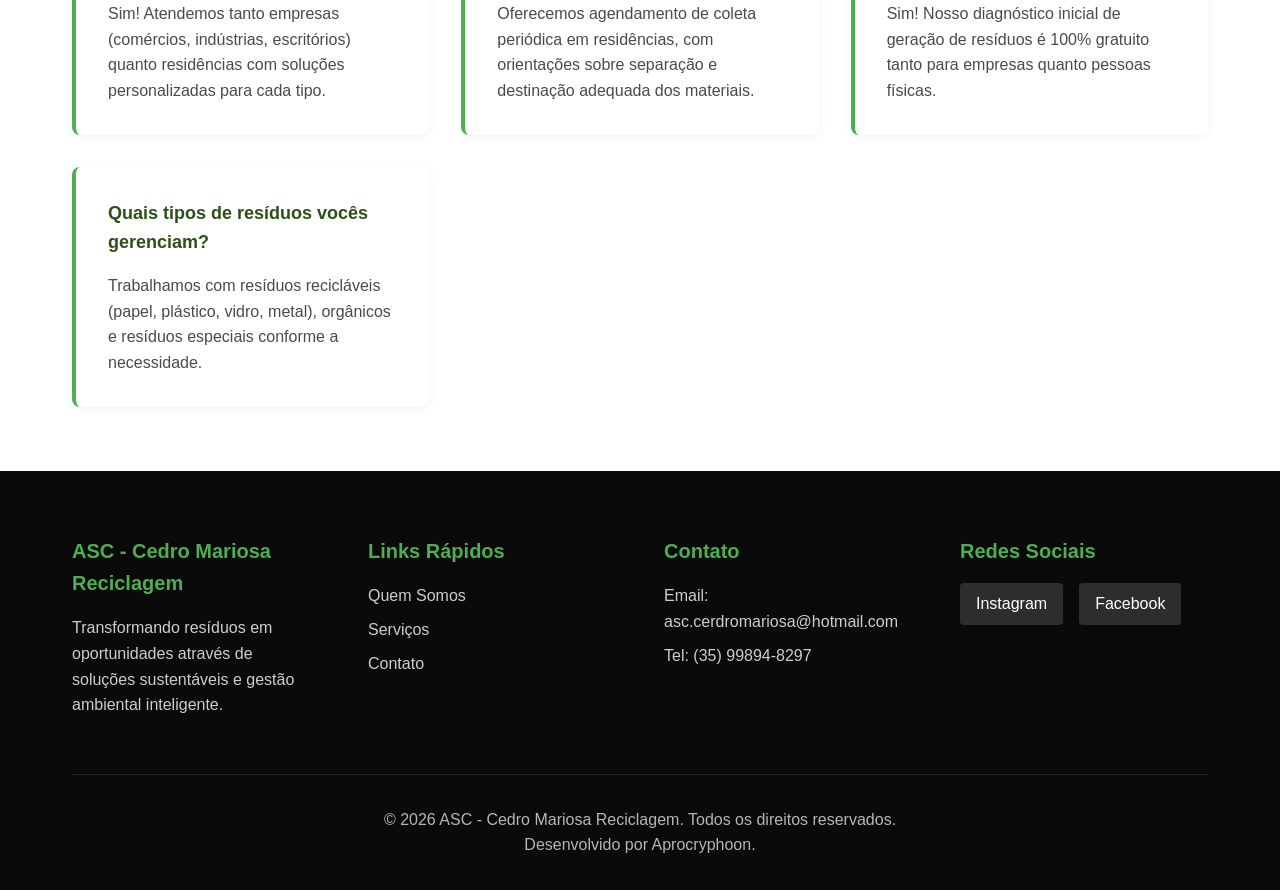
==== commit eb84ba29: "Removido linkedln, corrigido parceiro, adicionado imagem do predio em quem somos." ====
--- a/contato.html
+++ b/contato.html
@@ -160,16 +160,13 @@
 
                     <div class="contact-info-card">
                         <div class="info-icon">📍</div>
-                        <h3>Unidade de compostagem</h3>
+                        <h3>Unidade de processamento</h3>
                         <p>Rua Daniel Paulino dos Santos, 475<br>Pouso Alegre - MG<br>CEP 37550-000</p>
                     </div>
                     
                     <div class="social-media">
                         <h3>Redes Sociais</h3>
                         <div class="social-buttons">
-                            <a href="#" class="social-btn linkedin" aria-label="LinkedIn">
-                                <span>LinkedIn</span>
-                            </a>
                             <a href="https://www.instagram.com/cedromarioziambiental" class="social-btn instagram" aria-label="Instagram">
                                 <span>Instagram</span>
                             </a>
@@ -263,7 +260,6 @@
                 <div class="footer-column">
                     <h4>Redes Sociais</h4>
                     <div class="social-links">
-                        <a href="#" aria-label="LinkedIn">LinkedIn</a>
                         <a href="#" aria-label="Instagram">Instagram</a>
                         <a href="#" aria-label="Facebook">Facebook</a>
                     </div>
--- a/css/pages.css
+++ b/css/pages.css
@@ -84,27 +84,38 @@
 }
 
 .image-placeholder {
-    background: linear-gradient(135deg, var(--primary-green-light), var(--accent-green));
+    position: relative;
     border-radius: 12px;
-    padding: var(--spacing-xl);
+    min-height: 300px;
+    overflow: hidden;
+    background: var(--gray-lighter);
+    display: block;
+}
+
+/* imagem cobre todo o contêiner */
+.image-placeholder img.about-image {
+    width: 100%;
+    height: 100%;
+    object-fit: cover;
+    display: block;
+}
+
+/* legenda sobreposta no rodapé da imagem */
+.image-placeholder p {
+    position: absolute;
+    left: 0;
+    right: 0;
+    bottom: 0;
+    margin: 0;
+    padding: 0.75rem 1rem;
+    background: rgba(0, 0, 0, 0.45);
+    color: var(--white);
+    font-size: 1.1rem;
+    font-weight: 600;
     text-align: center;
-    min-height: 300px;
-    display: flex;
-    flex-direction: column;
-    justify-content: center;
-    align-items: center;
-    color: var(--white);
-}
-
-.image-placeholder span {
-    font-size: 5rem;
-    margin-bottom: var(--spacing-md);
-}
-
-.image-placeholder p {
-    font-size: 1.25rem;
-    font-weight: 600;
-}
+}
+
+.image-placeholder span { display: none; }
 
 /* MVV Section */
 .mvv-section {
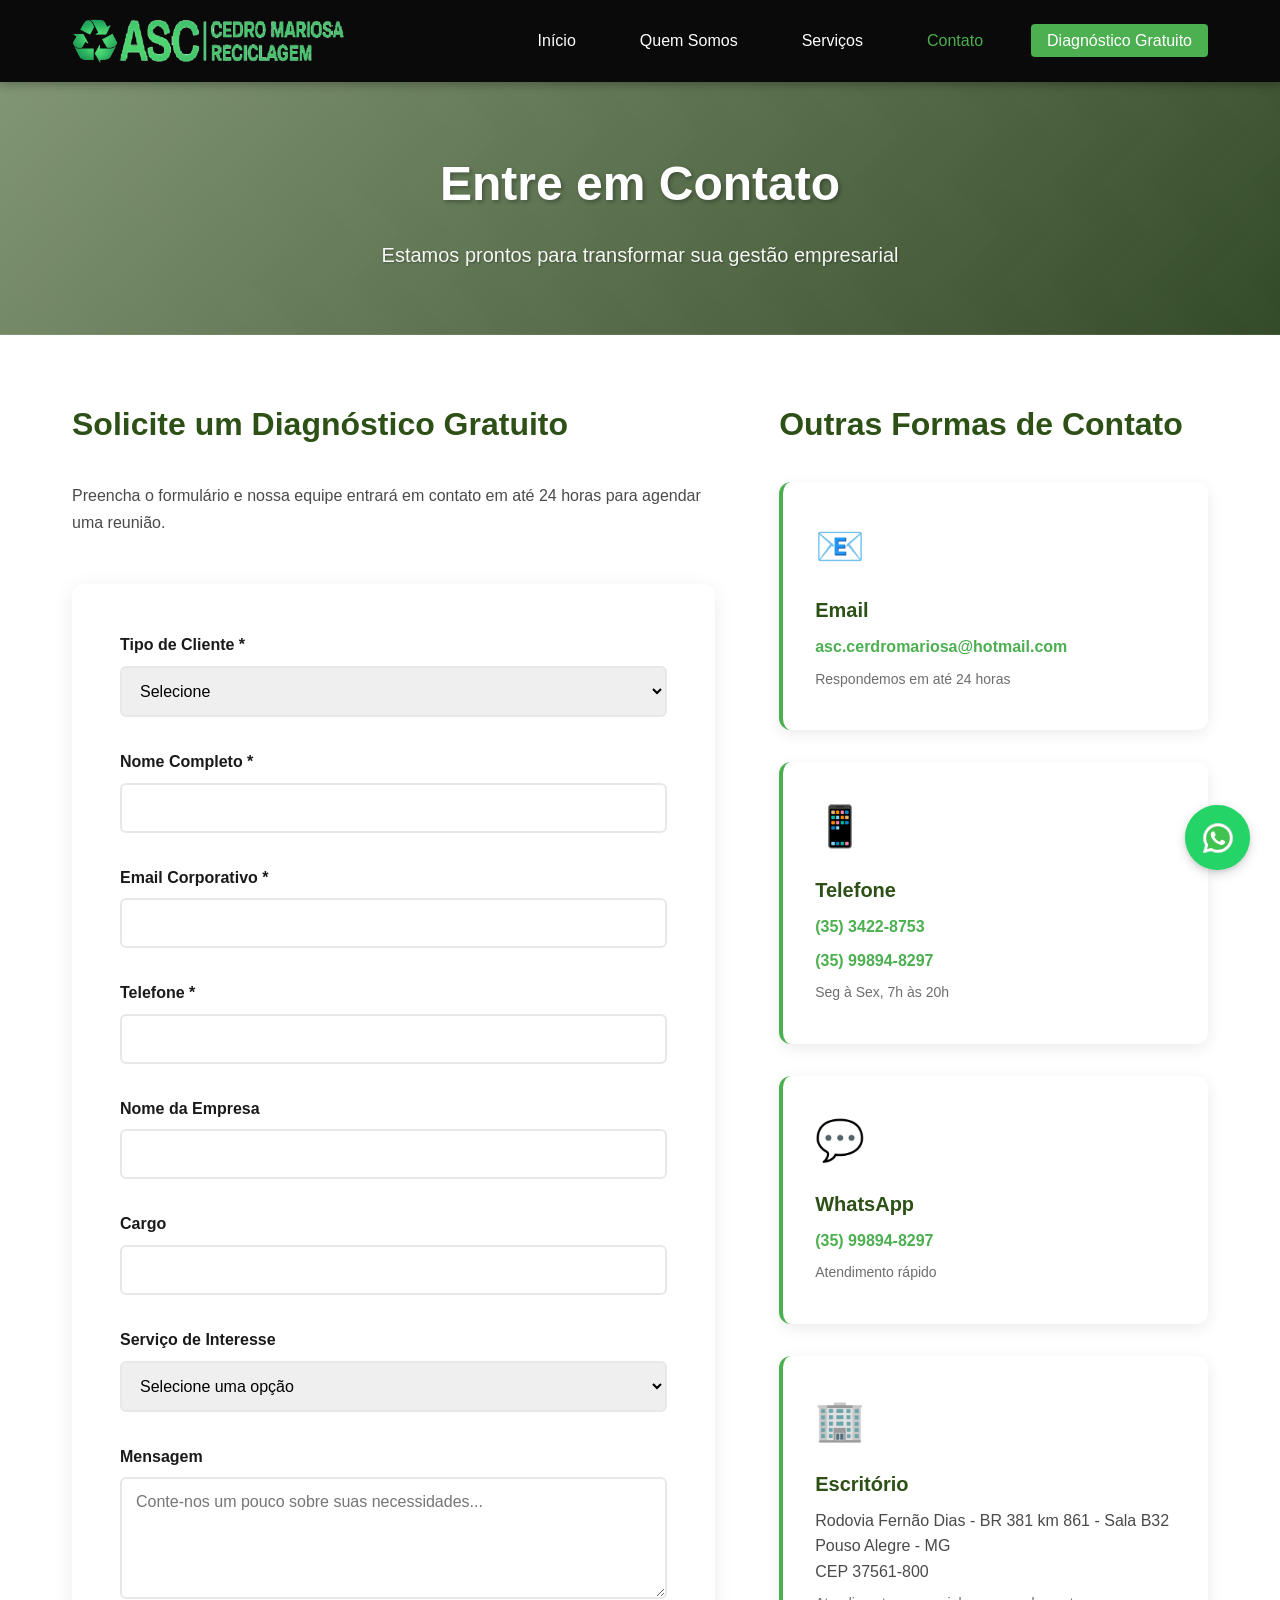
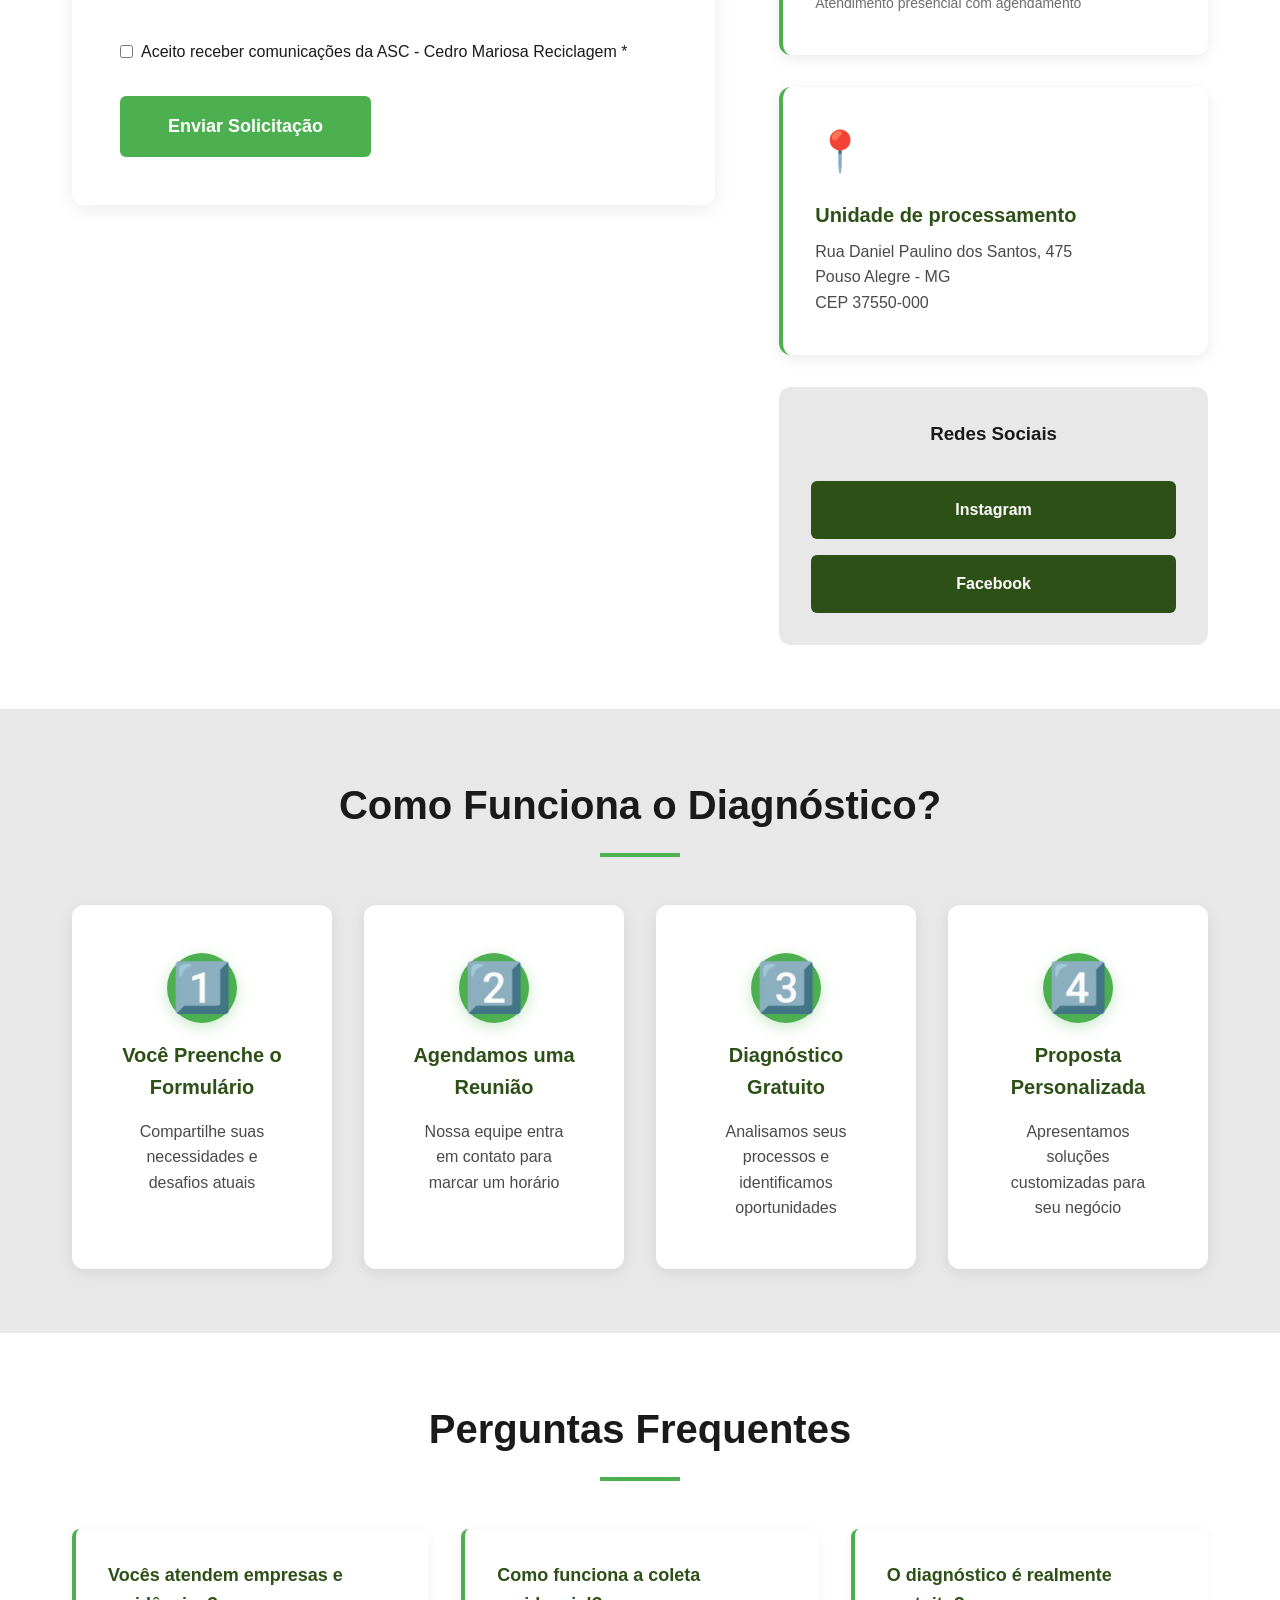
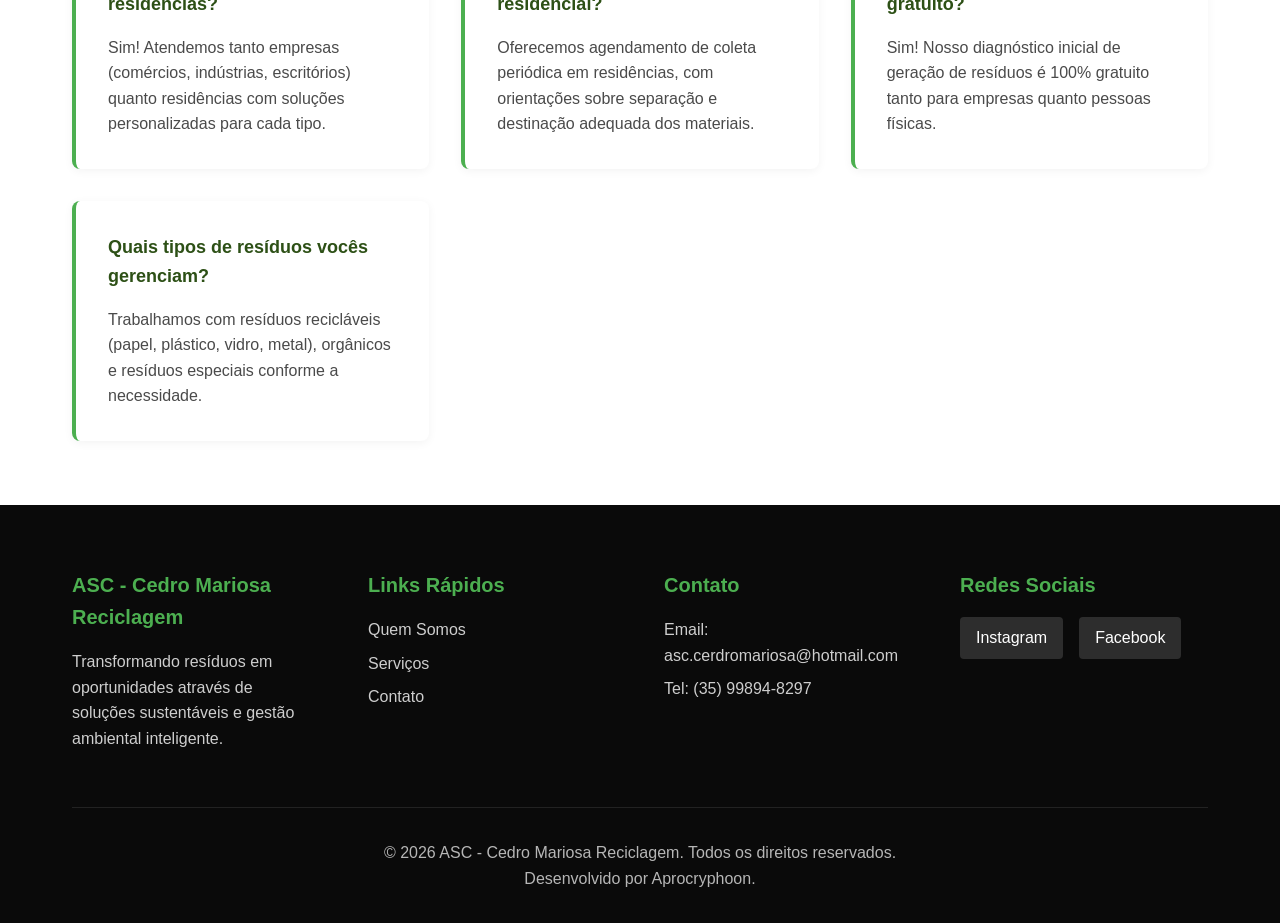
==== commit 158c33b7: "Adicionado +1 telefone, corrigido cep do escritorio" ====
--- a/contato.html
+++ b/contato.html
@@ -140,6 +140,7 @@
                     <div class="contact-info-card">
                         <div class="info-icon">📱</div>
                         <h3>Telefone</h3>
+                        <p><a href="tel:+553534228753">(35) 3422-8753</a></p>
                         <p><a href="tel:+5535998948297">(35) 99894-8297</a></p>
                         <p class="info-detail">Seg à Sex, 7h às 20h</p>
                     </div>
@@ -154,7 +155,7 @@
                     <div class="contact-info-card">
                         <div class="info-icon">🏢</div>
                         <h3>Escritório</h3>
-                        <p>Rodovia Fernão Dias - BR 381 km 861 - Sala B32<br>Pouso Alegre - MG<br>CEP 37550-000</p>
+                        <p>Rodovia Fernão Dias - BR 381 km 861 - Sala B32<br>Pouso Alegre - MG<br>CEP 37561-800</p>
                         <p class="info-detail">Atendimento presencial com agendamento</p>
                     </div>
 
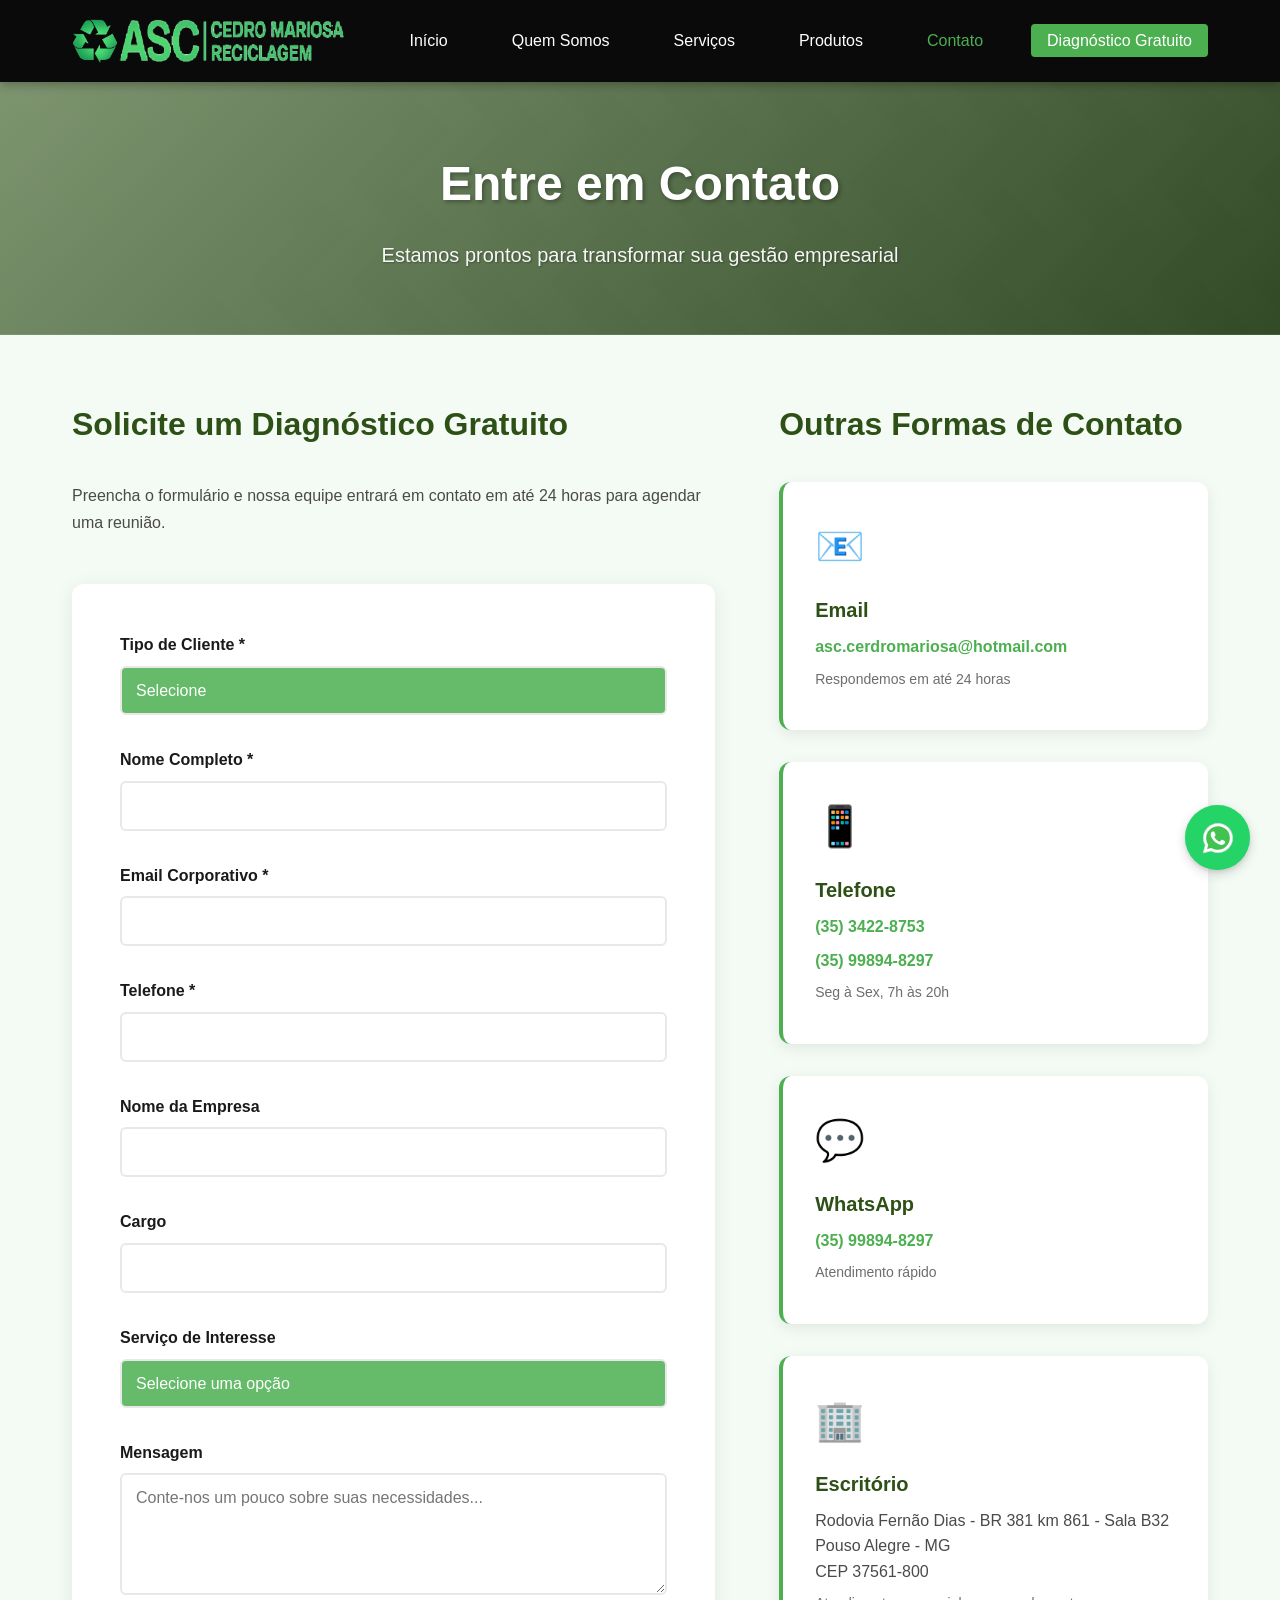
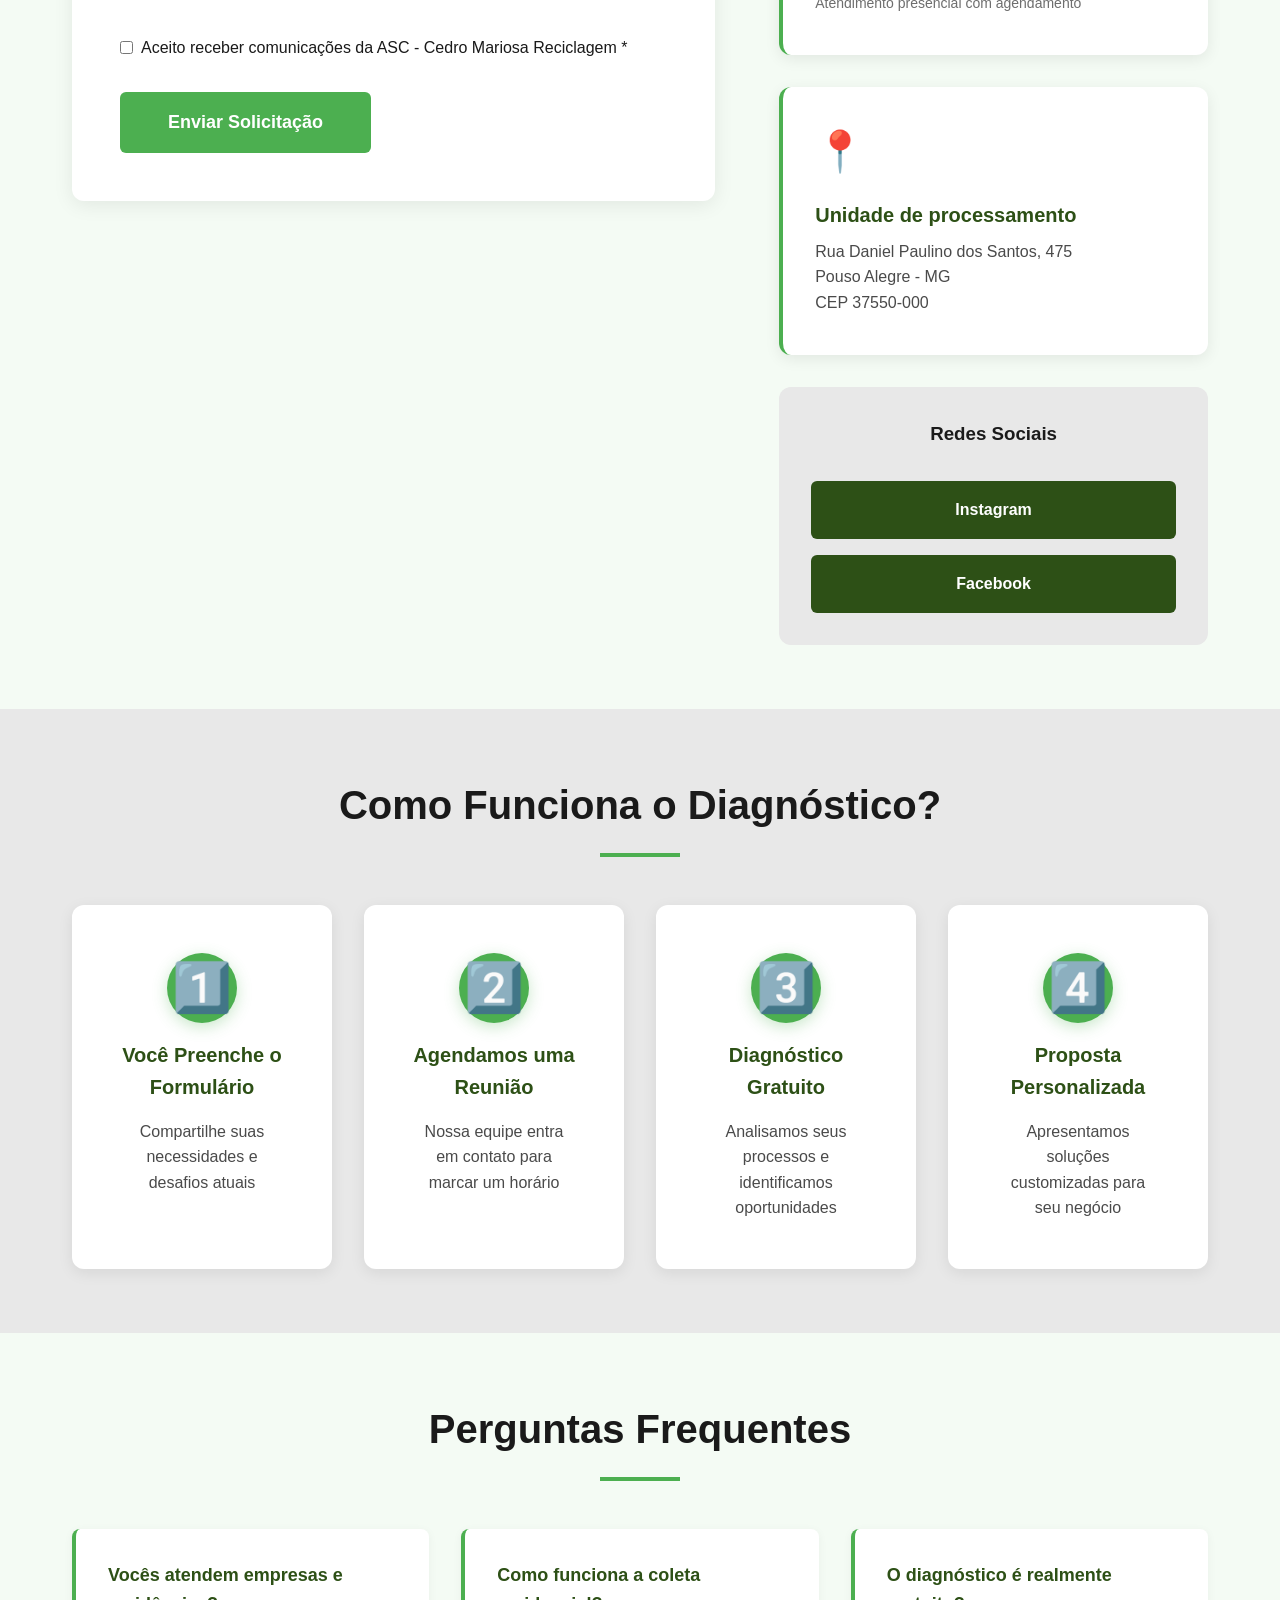
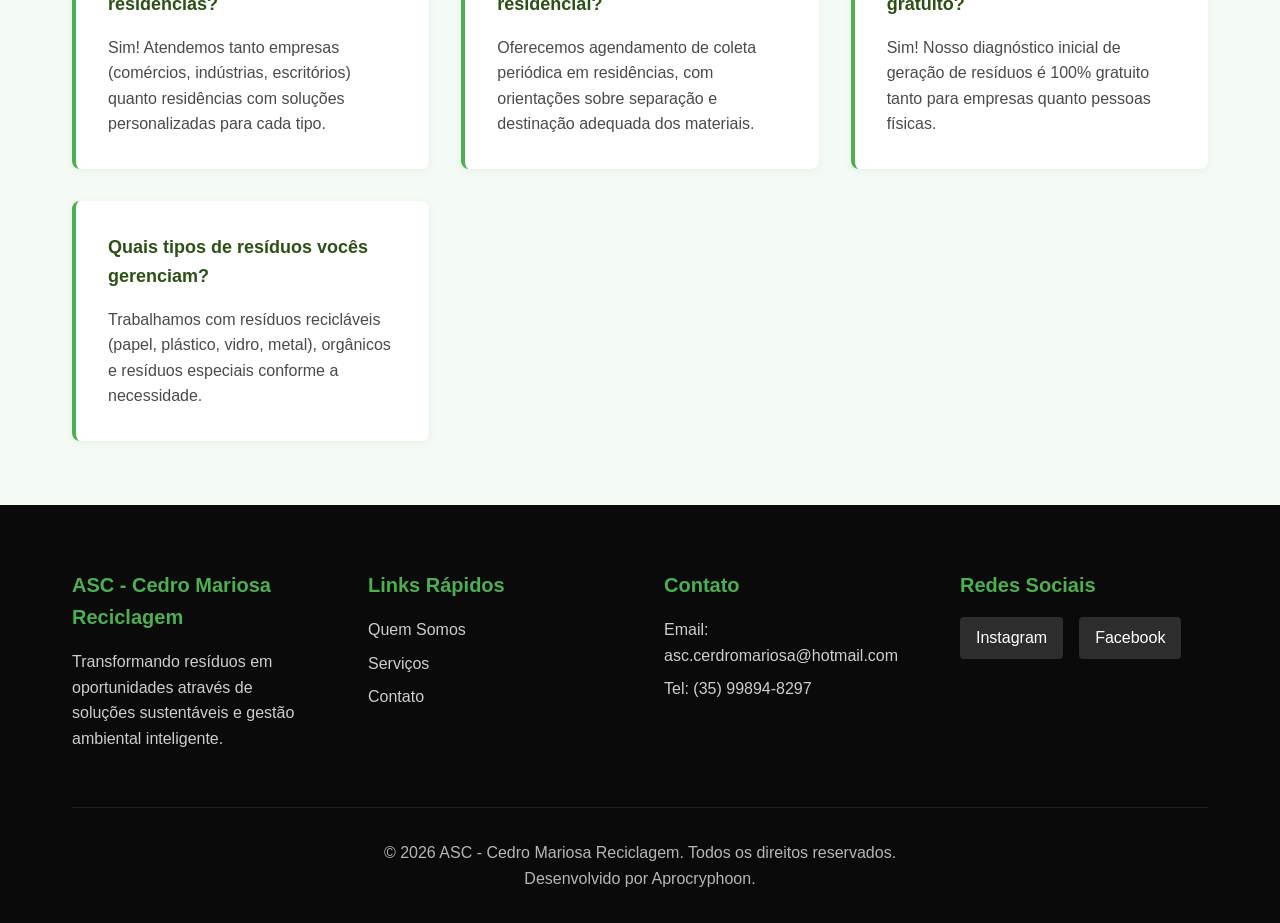
==== commit 58ab1f59: "Criacao da aba produtos" ====
--- a/contato.html
+++ b/contato.html
@@ -26,6 +26,7 @@
                 <li><a href="index.html">Início</a></li>
                 <li><a href="sobre.html">Quem Somos</a></li>
                 <li><a href="servicos.html">Serviços</a></li>
+                <li><a href="produtos.html">Produtos</a></li>
                 <li><a href="contato.html" class="active">Contato</a></li>
                 <li><a href="contato.html" class="btn-primary">Diagnóstico Gratuito</a></li>
             </ul>
--- a/css/styles.css
+++ b/css/styles.css
@@ -25,6 +25,7 @@
     
     /* Transições */
     --transition: all 0.3s ease;
+    --page-bg: #f4fbf4;
 }
 
 /* ==========================================
@@ -34,6 +35,25 @@
     max-width: 1200px;
     margin: 0 auto;
     padding: 0 var(--spacing-md);
+}
+
+/* Fundo da página */
+body {
+    background-color: var(--page-bg);
+}
+
+/* Estilo dos selects (seletor) */
+select {
+    background: var(--accent-green-light);
+    color: var(--white);
+    padding: 0.5rem 0.75rem;
+    border-radius: 8px;
+    border: 1px solid rgba(0,0,0,0.06);
+    appearance: none;
+}
+
+select:focus {
+    outline: 2px solid rgba(45,80,22,0.12);
 }
 
 .section-title {
--- a/css/pages.css
+++ b/css/pages.css
@@ -69,6 +69,110 @@
     grid-template-columns: 1fr 1fr;
     gap: var(--spacing-xl);
     align-items: center;
+}
+
+/* Carrossel */
+.carousel-section {
+    padding: var(--spacing-xl) 0;
+    background: var(--gray-lighter);
+}
+
+.carousel-header {
+    text-align: center;
+    margin-bottom: var(--spacing-md);
+}
+
+.carousel-header h2 {
+    font-size: 2rem;
+    color: var(--primary-green);
+    margin-bottom: 0.5rem;
+}
+
+.carousel-header p {
+    color: var(--gray-light);
+    max-width: 860px;
+    margin: 0 auto;
+    line-height: 1.6;
+}
+
+.carousel {
+    position: relative;
+    border-radius: 12px;
+    overflow: hidden;
+    background: linear-gradient(180deg, var(--accent-green-light), rgba(255,255,255,0.02));
+}
+
+.carousel-track {
+    display: flex;
+    transition: transform 0.5s ease;
+    will-change: transform;
+}
+
+.carousel-slide {
+    min-width: 100%;
+    flex-shrink: 0;
+}
+
+.carousel-slide img {
+    width: 100%;
+    height: 400px;
+    object-fit: cover;
+    display: block;
+}
+
+.carousel-button {
+    position: absolute;
+    top: 50%;
+    transform: translateY(-50%);
+    background: rgba(0,0,0,0.45);
+    color: var(--white);
+    border: none;
+    width: 44px;
+    height: 44px;
+    border-radius: 50%;
+    display: flex;
+    align-items: center;
+    justify-content: center;
+    font-size: 1.5rem;
+    cursor: pointer;
+    z-index: 30;
+}
+
+.carousel-button--prev { left: 12px; }
+.carousel-button--next { right: 12px; }
+
+@media (max-width: 768px) {
+    .carousel-slide img { height: 260px; }
+}
+
+/* indicadores (pontos) */
+.carousel-indicators {
+    position: absolute;
+    left: 50%;
+    bottom: 12px;
+    transform: translateX(-50%);
+    display: flex;
+    gap: 8px;
+    z-index: 20;
+}
+
+.carousel-indicators .indicator {
+    width: 10px;
+    height: 10px;
+    border-radius: 50%;
+    border: none;
+    background: rgba(255,255,255,0.7);
+    padding: 0;
+    cursor: pointer;
+}
+
+.carousel-indicators .indicator.active {
+    background: var(--primary-green);
+    box-shadow: 0 0 0 4px rgba(76,175,80,0.12);
+}
+
+.carousel-indicators .indicator:focus {
+    outline: 2px solid rgba(0,0,0,0.12);
 }
 
 .content-text h2 {
@@ -120,7 +224,7 @@
 /* MVV Section */
 .mvv-section {
     padding: var(--spacing-xl) 0;
-    background: var(--gray-lighter);
+    background: #3d6b1f;
 }
 
 .mvv-grid {
@@ -747,6 +851,91 @@
 }
 
 /* ==========================================
+   PÁGINA PRODUTOS
+   ========================================== */
+.products-section {
+    padding: var(--spacing-xl) 0;
+}
+
+.products-intro {
+    text-align: center;
+    color: var(--gray-light);
+    max-width: 700px;
+    margin: 0 auto var(--spacing-lg);
+    line-height: 1.7;
+}
+
+.products-grid {
+    display: grid;
+    grid-template-columns: repeat(auto-fit, minmax(280px, 1fr));
+    gap: var(--spacing-lg);
+}
+
+.product-card {
+    background: var(--white);
+    padding: var(--spacing-lg);
+    border-radius: 16px;
+    box-shadow: 0 4px 15px rgba(0, 0, 0, 0.08);
+    transition: all 0.3s ease;
+    border-top: 4px solid var(--accent-green);
+    text-align: center;
+    display: flex;
+    flex-direction: column;
+    align-items: center;
+}
+
+.product-card:hover {
+    transform: translateY(-10px);
+    box-shadow: 0 12px 30px rgba(45, 80, 22, 0.15);
+    border-top-width: 6px;
+}
+
+.product-image-circle {
+    width: 140px;
+    height: 140px;
+    border-radius: 50%;
+    overflow: hidden;
+    margin-bottom: var(--spacing-md);
+    border: 4px solid var(--accent-green);
+    transition: all 0.3s ease;
+}
+
+.product-card:hover .product-image-circle {
+    transform: scale(1.08);
+    border-color: var(--primary-green);
+    box-shadow: 0 6px 20px rgba(76, 175, 80, 0.3);
+}
+
+.product-image-circle img {
+    width: 100%;
+    height: 100%;
+    object-fit: cover;
+    display: block;
+}
+
+.product-card h3 {
+    font-size: 1.5rem;
+    color: var(--primary-green);
+    margin-bottom: var(--spacing-sm);
+    transition: color 0.3s ease;
+}
+
+.product-card:hover h3 {
+    color: var(--accent-green);
+}
+
+.product-card p {
+    color: var(--gray-light);
+    line-height: 1.6;
+    margin-bottom: var(--spacing-md);
+    flex: 1;
+}
+
+.product-card .btn {
+    margin-top: auto;
+}
+
+/* ==========================================
    RESPONSIVIDADE PÁGINAS INTERNAS
    ========================================== */
 @media (max-width: 768px) {
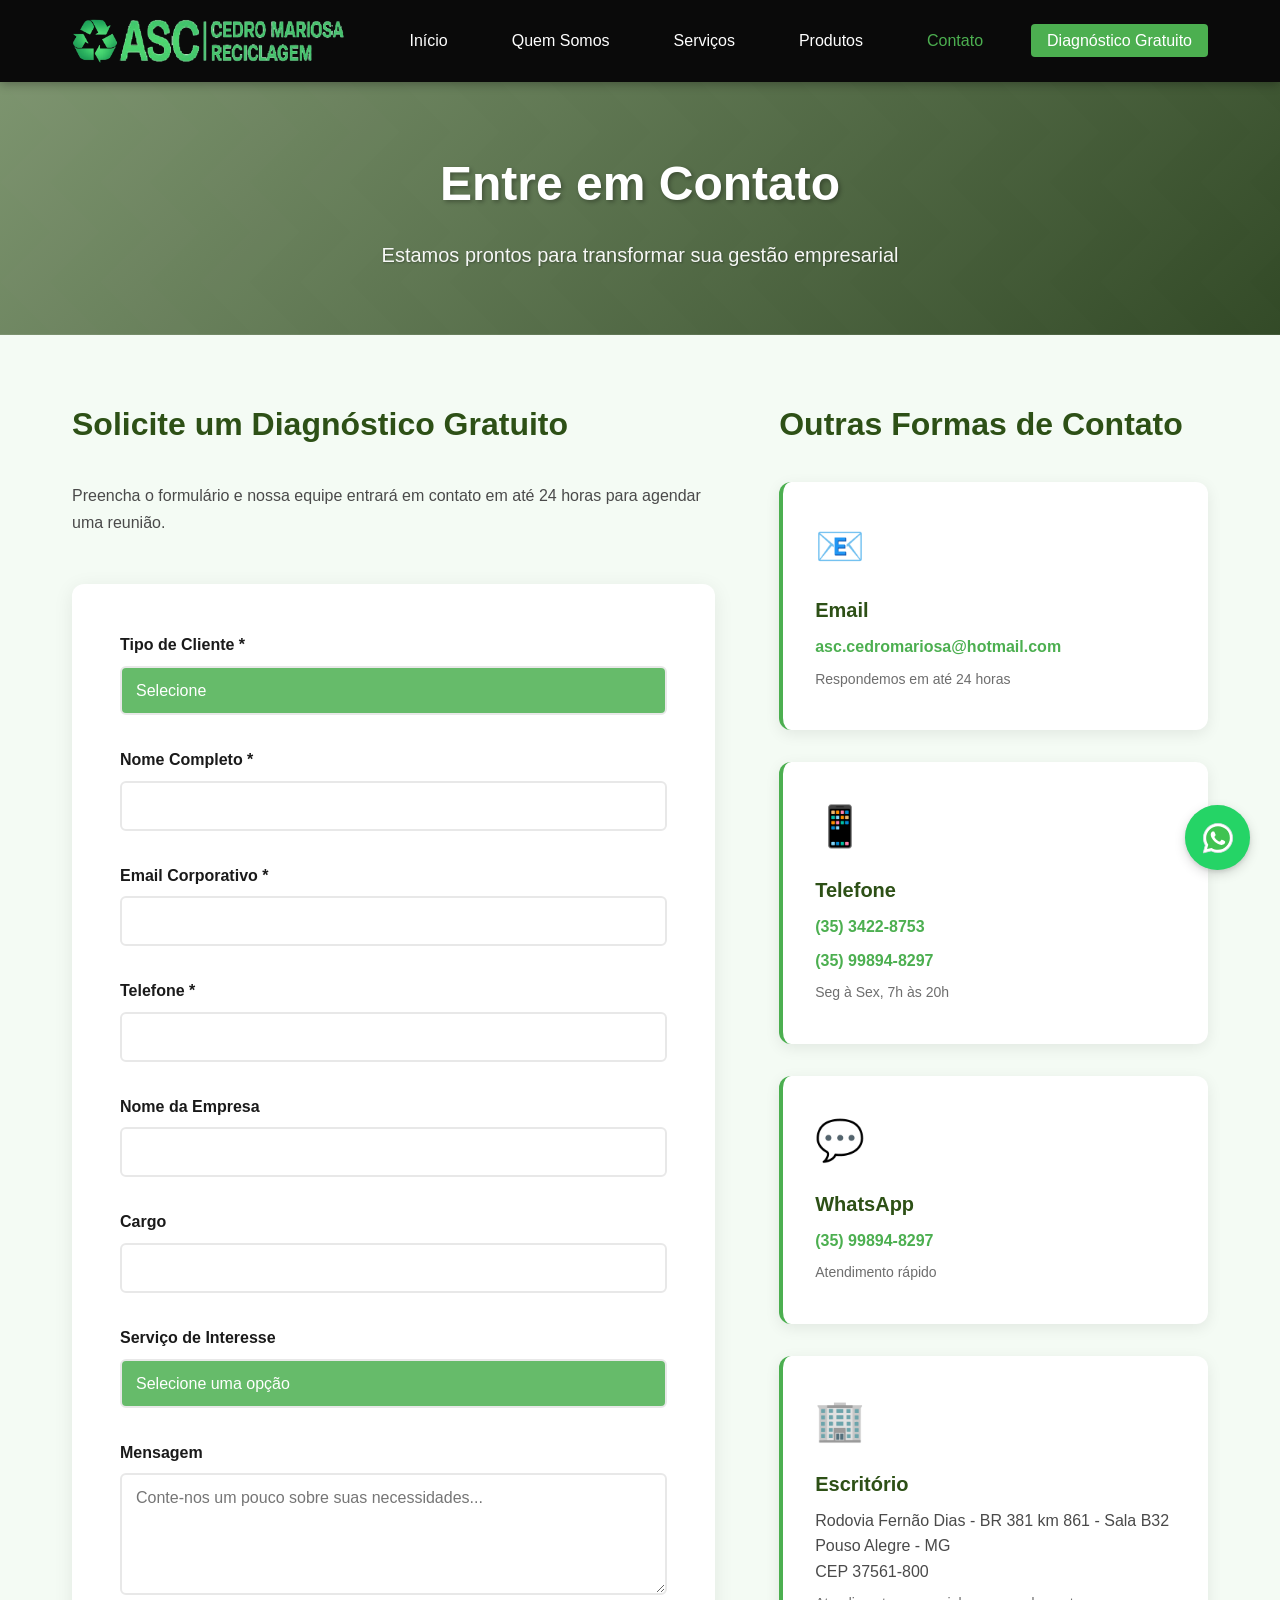
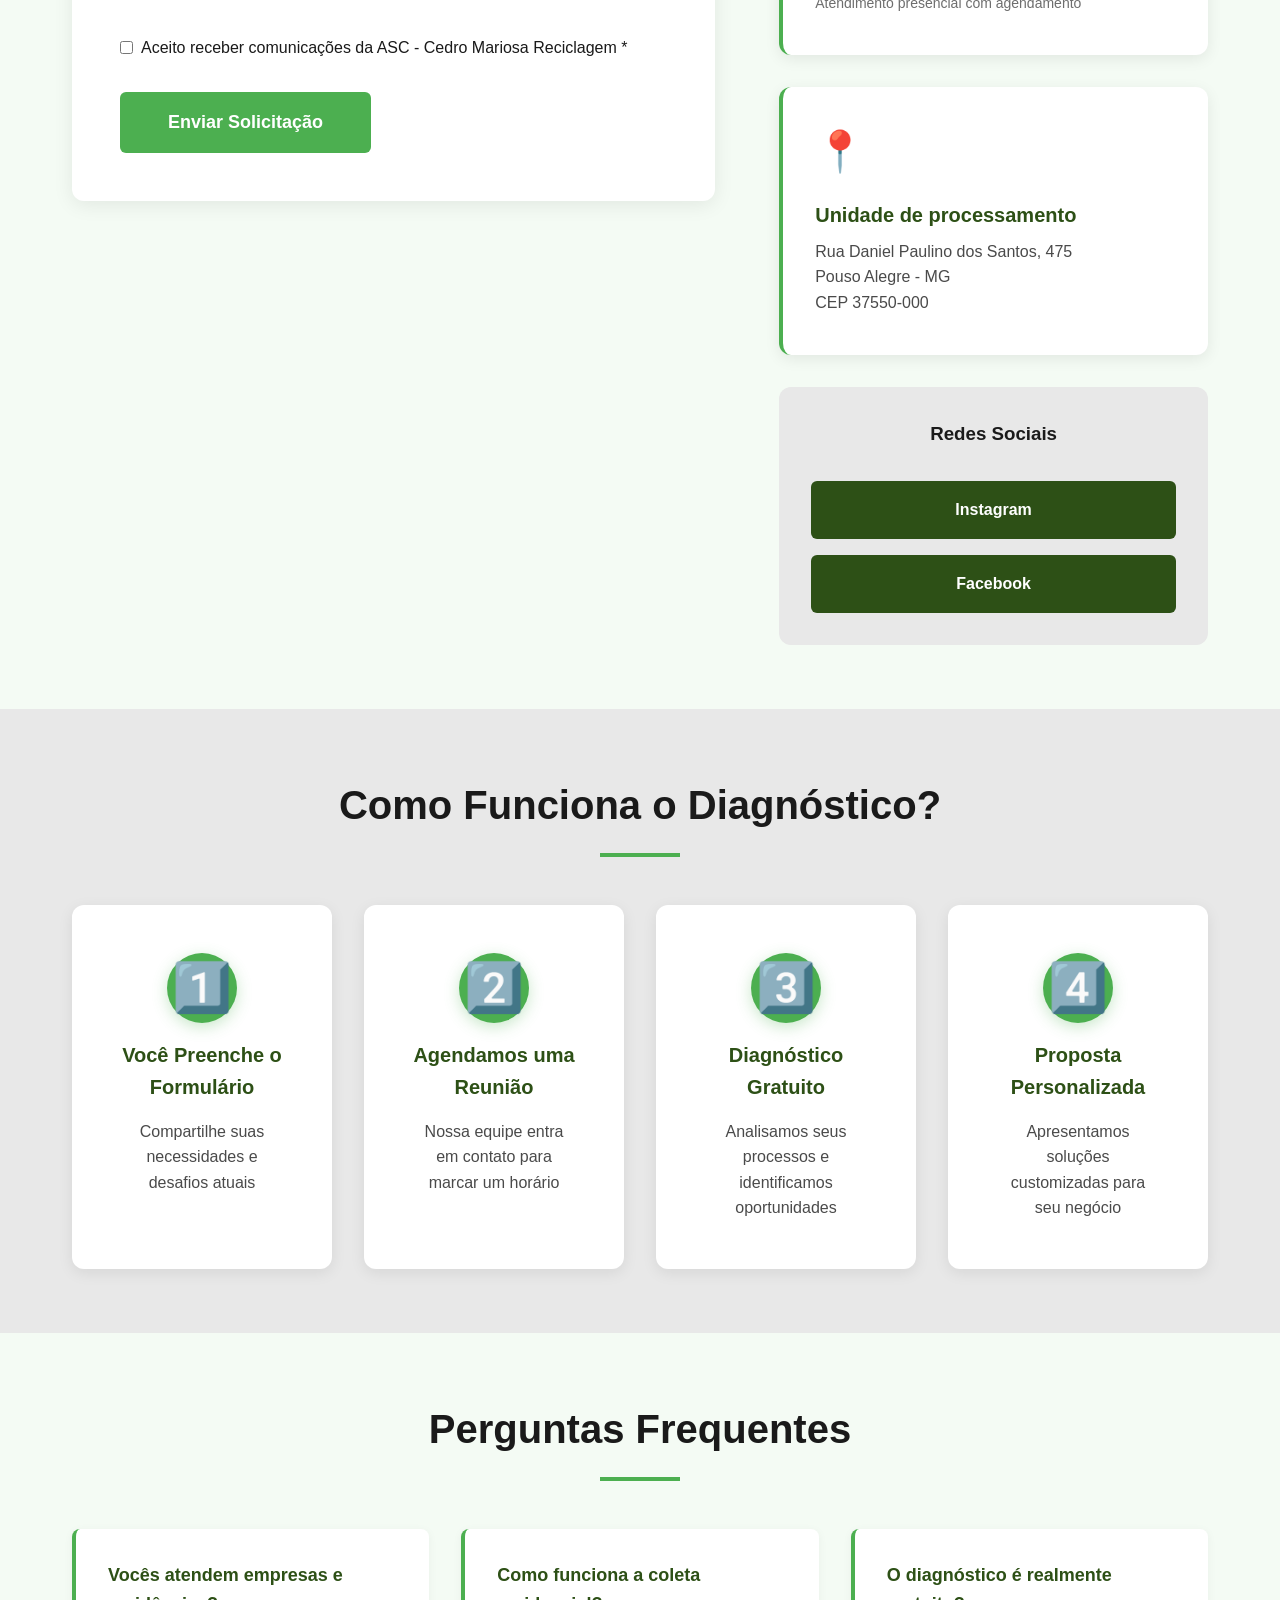
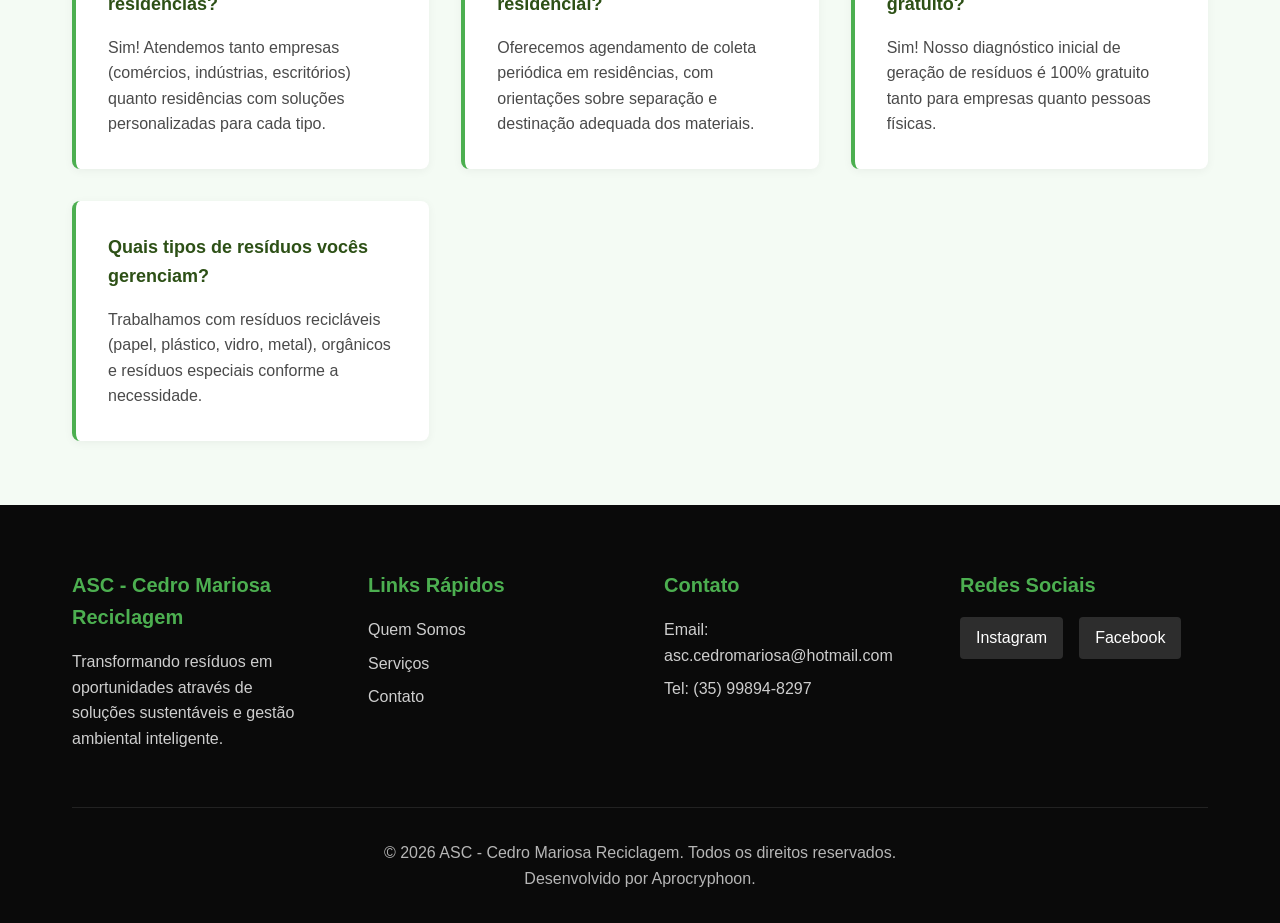
==== commit 8c9899aa: "alterações solicitadas" ====
--- a/contato.html
+++ b/contato.html
@@ -134,7 +134,7 @@
                     <div class="contact-info-card">
                         <div class="info-icon">📧</div>
                         <h3>Email</h3>
-                        <p><a href="mailto:asc.cerdromariosa@hotmail.com">asc.cerdromariosa@hotmail.com</a></p>
+                        <p><a href="mailto:asc.cedromariosa@hotmail.com">asc.cedromariosa@hotmail.com</a></p>
                         <p class="info-detail">Respondemos em até 24 horas</p>
                     </div>
                     
@@ -255,7 +255,7 @@
                 <div class="footer-column">
                     <h4>Contato</h4>
                     <ul>
-                        <li>Email: <a href="mailto:asc.cerdromariosa@hotmail.com">asc.cerdromariosa@hotmail.com</a></li>
+                        <li>Email: <a href="mailto:asc.cedromariosa@hotmail.com">asc.cedromariosa@hotmail.com</a></li>
                         <li>Tel: <a href="https://wa.me/5535998948297?text=Olá,%20vim%20através%20do%20site">(35) 99894-8297</a></li>
                     </ul>
                 </div>
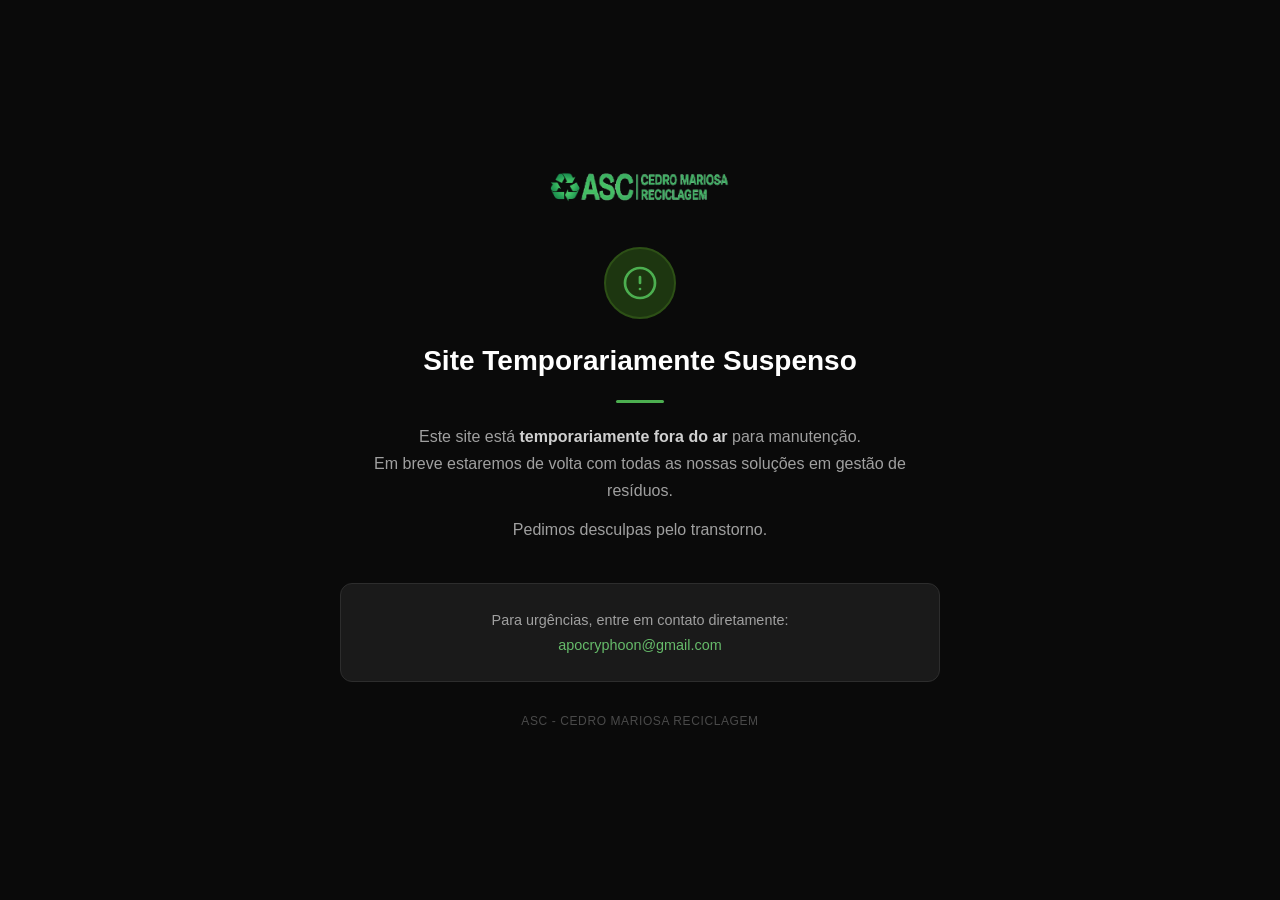
==== commit bb93a436: "desativando site temporariamente" ====
--- a/contato.html
+++ b/contato.html
@@ -284,6 +284,8 @@
         </svg>
     </a>
 
+    <script src="js/config.js"></script>
     <script src="js/main.js"></script>
+    <script defer src="/_vercel/speed-insights/script.js"></script>
 </body>
 </html>
